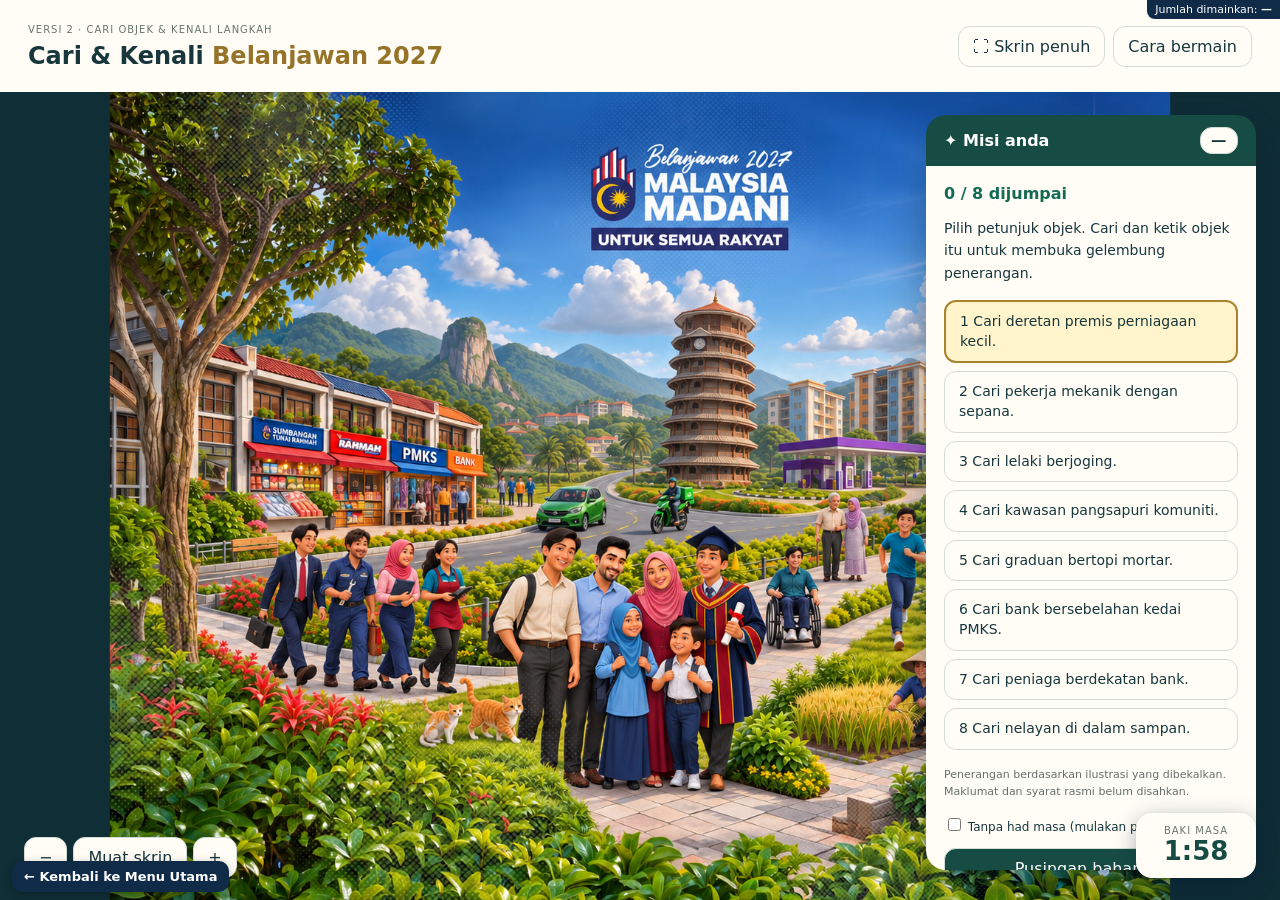
==== index.html @ baa9abb5 "Integrate Firebase cumulative cari_kenali counter" ====
<!doctype html><html lang="ms"><meta charset="utf-8"><meta name="viewport" content="width=device-width,initial-scale=1"><title>Cari & Kenali Belanjawan 2027</title><style>*{box-sizing:border-box}body{margin:0;background:#102e36;color:#17373d;font:16px system-ui,sans-serif;overflow:hidden}header{height:92px;background:#fffdf6;display:flex;align-items:center;justify-content:space-between;padding:16px 28px;position:relative;z-index:2}small{font-size:10px;letter-spacing:3px;color:#68766d}h1{font-size:24px;margin:5px 0}em{font-style:normal;color:#957329}button{font:inherit;border:1px solid #d4ddd5;border-radius:12px;padding:10px 14px;background:#fffdf6;color:#17373d;cursor:pointer}button:focus-visible{outline:3px solid #d99a24;outline-offset:2px}button:hover{background:#e9f0e7}#viewport{height:calc(100dvh - 92px);position:relative;overflow:hidden;touch-action:none;cursor:grab}#scene{position:absolute;transform-origin:0 0;user-select:none}#scene img{display:block;width:1437px;height:1095px;pointer-events:none}#markers{position:absolute;inset:0;pointer-events:none}.marker{position:absolute;border:4px solid #fff;border-radius:50%;background:#146b53aa;box-shadow:0 0 0 4px #146b53;width:38px;height:38px;display:grid;place-items:center;color:white;font-weight:bold;transform:translate(-50%,-50%)}nav{position:absolute;bottom:22px;left:24px;display:flex;gap:6px}aside{position:absolute;right:24px;top:115px;width:330px;background:#fffdf6;border-radius:20px;box-shadow:0 12px 45px #001c3466;overflow:hidden;max-height:calc(100dvh - 145px);overflow-y:auto}#handle{display:flex;align-items:center;justify-content:space-between;background:#174c45;color:white;padding:12px 18px;cursor:move;touch-action:none}#handle button{padding:0 9px;font-size:22px}#contents{padding:18px}.status{display:flex;justify-content:space-between;color:#146b53}p{font-size:14px;line-height:1.6}ol{padding:0;list-style:none;margin:16px 0}li{margin:8px 0}li button{width:100%;text-align:left;font-size:14px;line-height:1.4}li button.active{border:2px solid #a8822c;background:#fff4cc}li button.found{background:#e3efdf;text-decoration:line-through}label{font-size:12px;display:block;margin:14px 0}.primary{background:#174c45;color:white;width:100%}.primary:hover{background:#28695e}#feedback{position:absolute;bottom:80px;left:50%;transform:translateX(-50%);background:#fffdf6;padding:12px 20px;border-radius:16px;pointer-events:none;opacity:0;transition:opacity .2s;max-width:90%;text-align:center}dialog{border:0;border-radius:24px;padding:30px;max-width:460px;width:90%}dialog::backdrop{background:#092d3dbb}dialog h2{color:#174c45}@media(max-width:600px){header{height:78px;padding:12px 16px}h1{font-size:17px}header button{font-size:12px;padding:8px}#viewport{height:calc(100dvh - 78px)}aside{width:275px;right:12px;top:92px;max-height:55dvh}#contents{padding:12px}li button{font-size:12px;padding:8px}nav{left:12px;bottom:16px}}

#bubbles{position:absolute;inset:0;pointer-events:none}.measure-bubble{position:absolute;pointer-events:auto;background:#fffdf6;border:2px solid #ae862e;border-radius:18px;padding:16px;box-shadow:0 8px 28px #001c3466;z-index:1;cursor:default}.measure-bubble:after{content:'';position:absolute;bottom:-12px;left:50%;border-left:12px solid transparent;border-right:12px solid transparent;border-top:12px solid #ae862e}.measure-bubble button{float:right;padding:0 7px;margin-left:5px}.measure-bubble p{margin:10px 0 0;font-size:14px}.marker{pointer-events:auto;cursor:pointer}#completion{padding:10px;background:#e3efdf;border-radius:10px;margin-bottom:12px}.source-note{font-size:11px;color:#637069}li button.found{text-decoration:none}header small{letter-spacing:1px}
#timerDisplay{position:fixed;right:24px;bottom:22px;z-index:3;display:flex;flex-direction:column;align-items:center;min-width:120px;padding:12px 18px;border-radius:16px;background:#fffdf6;box-shadow:0 5px 22px #001c3455;color:#174c45}#timerDisplay small{font-size:10px;letter-spacing:1px}#clock{font-size:26px;font-variant-numeric:tabular-nums}#timerDisplay.urgent{color:#a52f28}#timerDisplay.no-limit #clock{font-size:16px}@media(max-width:600px){#timerDisplay{right:12px;bottom:16px;min-width:105px;padding:10px}#clock{font-size:22px}}.header-actions{display:flex;gap:8px;align-items:center}body:fullscreen{width:100%;height:100%}@media(max-width:600px){header{gap:8px}header h1{font-size:15px}header small{font-size:8px}.header-actions{gap:5px;flex-shrink:0}.header-actions button{font-size:11px;padding:8px 7px}header>div:first-child{min-width:0}}</style><body><script>(()=>{const base="https://belanjawan-2027-games-default-rtdb.asia-southeast1.firebasedatabase.app/counters/";const fmt=new Intl.NumberFormat("ms-MY");window.budgetCount=async key=>{try{const r=await fetch(base+key+".json",{method:"PUT",headers:{"Content-Type":"application/json"},body:JSON.stringify({".sv":{"increment":1}})});if(!r.ok)throw Error(r.status);const v=await r.json();document.querySelectorAll('[data-count="'+key+'"]').forEach(e=>e.textContent=fmt.format(v));}catch(e){console.warn("Counter unavailable",e);}};window.budgetRead=async()=>{try{const r=await fetch(base.slice(0,-1)+".json",{cache:"no-store"});if(!r.ok)throw Error(r.status);const v=await r.json()||{};document.querySelectorAll("[data-count]").forEach(e=>e.textContent=fmt.format(v[e.dataset.count]||0));}catch(e){console.warn("Counter unavailable",e);}};})();</script><div style='position:fixed;top:0;right:0;z-index:4;background:#102b48;color:white;padding:3px 8px;font:11px system-ui;border-radius:0 0 0 8px;pointer-events:none'>Jumlah dimainkan: <b data-count='cari_kenali'>—</b></div><header><div><small>VERSI 2 · CARI OBJEK & KENALI LANGKAH</small><h1>Cari & Kenali <em>Belanjawan 2027</em></h1></div><div class="header-actions"><button id="fullscreen" aria-pressed="false">⛶ Skrin penuh</button><button id="help">Cara bermain</button></div></header><main id="viewport" aria-label="Ilustrasi permainan"><div id="scene"><img src="illustration.png" alt="Ilustrasi masyarakat Malaysia, kedai, kenderaan dan aktiviti ekonomi" draggable="false"><div id="markers"></div></div><div id="bubbles"></div></main><nav aria-label="Kawalan paparan"><button id="out" aria-label="Zum keluar">−</button><button id="fit">Muat skrin</button><button id="in" aria-label="Zum masuk">+</button></nav><aside id="panel"><div id="handle"><b>✦ Misi anda</b><button id="min" aria-label="Kecilkan petunjuk">−</button></div><div id="contents"><div id="completion" hidden><b>Tahniah! Semua dijumpai 🎉</b><p>Klik tanda ✓ untuk membaca semula penerangan.</p></div><div class="status"><b id="progress">0 / 8 dijumpai</b></div><p>Pilih petunjuk objek. Cari dan ketik objek itu untuk membuka gelembung penerangan.</p><ol id="clues"></ol><p class="source-note">Penerangan berdasarkan ilustrasi yang dibekalkan. Maklumat dan syarat rasmi belum disahkan.</p><label><input id="untimed" type="checkbox"> Tanpa had masa (mulakan pusingan baharu)</label><button id="restart" class="primary">Pusingan baharu ↻</button></div></aside><div id="timerDisplay" role="timer" aria-label="Baki masa"><small>BAKI MASA</small><b id="clock">2:00</b></div><div id="feedback" role="status" aria-live="polite"></div><dialog id="modal"><h2 id="modalTitle"></h2><p id="modalText"></p><button id="close" class="primary">Teruskan</button></dialog><script>const ITEMS = [{"id":1,"text":"Sumbangan Tunai Rahmah / Sumbangan Asas Rahmah ↑RM16 Bilion","clue":"Cari kedai bantuan keperluan asas.","rect":[13,40,8,13],"measure":"Peruntukan Sumbangan Tunai Rahmah dan Sumbangan Asas Rahmah dinaikkan kepada RM16 bilion."},{"id":2,"text":"Pembiayaan mikro ↑RM57 Bilion","clue":"Cari deretan premis perniagaan kecil.","rect":[9,34,26,20],"measure":"Pembiayaan mikro dinaikkan kepada RM57 bilion."},{"id":3,"text":"TEKUN ↑RM1.3 Bilion","clue":"Cari kedai PMKS.","rect":[26,42,6,12],"measure":"Pembiayaan melalui TEKUN dinaikkan kepada RM1.3 bilion."},{"id":4,"text":"Cukai ↓1%","clue":"Cari premis PMKS dalam deretan kedai.","rect":[26,42,6,12],"measure":"Cukai bagi PMKS dikurangkan sebanyak 1%."},{"id":5,"text":"BSN ↑RM1.7 Bilion","clue":"Cari bank bersebelahan kedai PMKS.","rect":[32,44,4,10],"measure":"Pembiayaan melalui BSN dinaikkan kepada RM1.7 bilion."},{"id":6,"text":"AIM ↑RM3 Bilion","clue":"Cari kumpulan usahawan di tepi jalan.","rect":[36,47,4,5],"measure":"Pembiayaan melalui AIM dinaikkan kepada RM3 bilion."},{"id":7,"text":"Peruntukan Semua Negeri Naik ↑","clue":"Cari menara jam condong.","rect":[51,24,11,25],"measure":"Peruntukan untuk semua negeri ditingkatkan."},{"id":8,"text":"Komuniti Angkat MADANI","clue":"Cari kawasan pangsapuri komuniti.","rect":[62,32,20,11],"measure":"Komuniti Angkat MADANI ialah program untuk menyokong pembangunan komuniti."},{"id":9,"text":"Pengecualian Duti Setem Rumah Pertama","clue":"Cari bangunan pangsapuri.","rect":[62,32,20,11],"measure":"Pengecualian duti setem diberikan bagi rumah pertama."},{"id":10,"text":"BUDI MADANI RON95 RM1.99 / BUDI MADANI DIESEL RM2.10","clue":"Cari stesen minyak.","rect":[63,42,15,7],"measure":"Harga BUDI MADANI RON95 ialah RM1.99 dan diesel RM2.10."},{"id":11,"text":"Jualan RAHMAH ↑RM700 juta","clue":"Cari kedai RAHMAH.","rect":[20,41,6,13],"measure":"Peruntukan Jualan RAHMAH dinaikkan kepada RM700 juta."},{"id":12,"text":"Barang basah","clue":"Cari gerai sayur dan barang basah.","rect":[13,48,7,6],"measure":"Penebusan SARA diperluaskan untuk pembelian barangan basah dan pasar tani."},{"id":13,"text":"Geran Sejahtera MADANI","clue":"Cari peniaga berdekatan bank.","rect":[30,48,4,5],"measure":"Geran Sejahtera MADANI menyediakan sokongan berbentuk peralatan."},{"id":14,"text":"e-Hailing ↑RM227","clue":"Cari kereta hijau.","rect":[40,48,7,6],"measure":"Pendapatan pemandu e-Hailing ditingkatkan sebanyak RM227."},{"id":15,"text":"Peningkatan Pendapatan p-Hailing ↑RM100","clue":"Cari penunggang motosikal penghantaran hijau.","rect":[50,47,5,8],"measure":"Pendapatan p-Hailing ditingkatkan sebanyak RM100."},{"id":16,"text":"Cukai Jagaan Warga Emas ↓","clue":"Cari pasangan warga emas.","rect":[66,49,6,12],"measure":"Pelepasan cukai berkaitan penjagaan warga emas ditingkatkan."},{"id":17,"text":"Pelepasan cukai ↑RM12,000 / Kadar cukai ↓1%","clue":"Cari lelaki berjanggut berbaju biru di tengah.","rect":[44,55,5,12],"measure":"Pelepasan cukai dinaikkan kepada RM12,000 dan kadar cukai dikurangkan sebanyak 1%."},{"id":18,"text":"Langganan AI Percuma","clue":"Cari graduan bertopi mortar.","rect":[54,54,7,11],"measure":"Langganan AI diberikan secara percuma."},{"id":19,"text":"Bakat MADANI RM30,000","clue":"Cari wanita berbaju merah berlengan biru kehijauan yang memegang tablet.","rect":[29,55,5,19],"measure":"Bakat MADANI menawarkan 30 ribu peluang kerjaya baharu"},{"id":20,"text":"Gaji Kehidupan Wajar ↑RM3,400","clue":"Cari lelaki bersut dan bertali leher.","rect":[14,53,6,20],"measure":"Gaji Kehidupan Wajar dinaikkan kepada RM3,400."},{"id":21,"text":"Gaji Minimum ↑RM2,000","clue":"Cari pekerja mekanik dengan sepana.","rect":[19,54,7,20],"measure":"Gaji minimum dinaikkan kepada RM2,000."},{"id":22,"text":"Elaun Pelajar Tingkatan 6 RM2,500","clue":"Cari pelajar lelaki dengan beg galas.","rect":[36,54,8,14],"measure":"Elaun RM2,500 disediakan bagi pelajar Tingkatan 6."},{"id":23,"text":"Bantuan OKU ↑","clue":"Cari pengguna kerusi roda.","rect":[62,56,5,13],"measure":"Bantuan untuk orang kurang upaya (OKU) ditingkatkan."},{"id":24,"text":"Sumbangan Asas Rahmah 2 X RM100","clue":"Cari ibu bertudung merah jambu di tengah.","rect":[49,57,5,10],"measure":"Sumbangan Asas Rahmah diberikan sebanyak RM100 untuk dua kali pemberian."},{"id":25,"text":"Pelepasan Cukai Kasut Sukan","clue":"Cari lelaki berjoging.","rect":[72,51,5,18],"measure":"Pelepasan cukai diberikan bagi kasut sukan."},{"id":26,"text":"IPG ↑RM3.30/kg","clue":"Cari penoreh getah di pokok.","rect":[77,57,5,13],"measure":"Insentif Pengeluaran Getah (IPG) dinaikkan kepada RM3.30 sekilogram."},{"id":27,"text":"Pengecualian Bayaran Balik PTPTN <RM2,500","clue":"Cari graduan berjubah.","rect":[55,65,6,21],"measure":"Pengecualian bayaran balik PTPTN melibatkan peminjam berpendapatan bawah RM2,500."},{"id":28,"text":"Lesen Sampan Khas ↑20,000","clue":"Cari nelayan di dalam sampan.","rect":[81,66,12,10],"measure":"Bilangan lesen sampan khas dinaikkan kepada 20,000."},{"id":29,"text":"Peningkatan Kadar Bantuan Awal Persekolahan ↑RM200","clue":"Cari dua murid sekolah di hadapan.","rect":[46,64,11,22],"measure":"Bantuan Awal Persekolahan dinaikkan kepada RM200."},{"id":30,"text":"Pelepasan Cukai Haiwan Peliharaan","clue":"Cari dua ekor kucing.","rect":[29,74,10,8],"measure":"Pelepasan cukai diberikan bagi perbelanjaan berkaitan haiwan peliharaan."},{"id":31,"text":"Insentif Penuaian ↑RM100/hektar / Pembajakan ↑RM300/hektar","clue":"Cari pesawah menuai padi.","rect":[73,70,9,12],"measure":"Insentif penuaian dinaikkan kepada RM100 sehektar dan insentif pembajakan kepada RM300 sehektar."}];</script><script>
function positionBubbles(){const el=document.querySelector('.measure-bubble');if(!el)return;const it=ITEMS.find(a=>a.id===Number(el.dataset.id));if(!it)return;const anchorX=x+(it.rect[0]+it.rect[2]/2)/100*1437*scale,anchorY=y+it.rect[1]/100*1095*scale;const width=Math.min(310,vp.clientWidth-24);el.style.width=width+'px';el.style.left=Math.max(12,Math.min(vp.clientWidth-width-12,anchorX-width/2))+'px';el.style.top=Math.max(12,Math.min(vp.clientHeight-el.offsetHeight-12,anchorY-el.offsetHeight-14))+'px';}
function reveal(it){const el=document.createElement('section');el.className='measure-bubble';el.dataset.id=it.id;el.setAttribute('aria-live','polite');const close=document.createElement('button');close.textContent='×';close.setAttribute('aria-label','Tutup penerangan');close.onclick=()=>el.remove();const title=document.createElement('strong');title.textContent='✓ Objek dijumpai';const para=document.createElement('p');para.textContent=it.measure;el.append(close,title,para);$('#bubbles').replaceChildren(el);positionBubbles();}
const $=s=>document.querySelector(s),vp=$('#viewport'),scene=$('#scene');
let round=[],found=new Set(),active=0,ended=false,deadline=null,scale=1,x=0,y=0,points=new Map(),gesture=null;
function sample(items,n=8){const a=[...items];for(let i=a.length-1;i>0;i--){const j=Math.floor(Math.random()*(i+1));[a[i],a[j]]=[a[j],a[i]]}const seen=new Set();return a.filter(it=>{const key=it.rect.join(',');if(seen.has(key))return false;seen.add(key);return true}).slice(0,n)}
function hit(item,px,py){const [a,b,w,h]=item.rect;return px>=a&&px<=a+w&&py>=b&&py<=b+h}
function draw(){positionBubbles();scene.style.transform=`translate(${x}px,${y}px) scale(${scale})`}
function fit(){scale=Math.min(vp.clientWidth/1437,vp.clientHeight/1095);x=(vp.clientWidth-1437*scale)/2;y=(vp.clientHeight-1095*scale)/2;draw()}
function zoom(f,cx=vp.clientWidth/2,cy=vp.clientHeight/2){const next=Math.max(Math.min(vp.clientWidth/1437,vp.clientHeight/1095)*.8,Math.min(5,scale*f));x=cx-(cx-x)*next/scale;y=cy-(cy-y)*next/scale;scale=next;draw()}
let toastTimeout;function say(t){$('#feedback').textContent=t;$('#feedback').style.opacity=1;clearTimeout(toastTimeout);toastTimeout=setTimeout(()=>$('#feedback').style.opacity=0,2800)}
function modal(title,text){$('#modalTitle').textContent=title;$('#modalText').textContent=text;$('#modal').showModal()}
function render(){ $('#progress').textContent=`${found.size} / ${round.length} dijumpai`;$('#clues').replaceChildren(...round.map((it,i)=>{const li=document.createElement('li'),b=document.createElement('button');b.textContent=`${found.has(it.id)?'✓':i+1} ${it.clue}`;b.className=found.has(it.id)?'found':i===active?'active':'';b.disabled=found.has(it.id)||ended;b.onclick=()=>{active=i;render()};li.append(b);return li}));}
function start(){window.budgetCount('cari_kenali');$('#completion').hidden=true;round=sample(ITEMS);found.clear();active=0;ended=false;deadline=$('#untimed').checked?null:Date.now()+120000;$('#markers').replaceChildren();$('#bubbles').replaceChildren();render();tick()}
function choose(px,py){if(ended)return;const it=round[active];if(!it||found.has(it.id))return;if(!hit(it,px,py)){say('Belum tepat. Cuba lagi atau zum untuk melihat dengan lebih dekat.');return}found.add(it.id);const m=document.createElement('span');m.className='marker';m.textContent='✓';m.setAttribute('role','button');m.setAttribute('tabindex','0');m.setAttribute('aria-label','Baca semula: '+it.clue);m.onclick=e=>{e.stopPropagation();reveal(it)};m.onkeydown=e=>{if(e.key==='Enter'||e.key===' '){e.preventDefault();reveal(it)}};m.style.left=`${it.rect[0]+it.rect[2]/2}%`;m.style.top=`${it.rect[1]+it.rect[3]/2}%`;$('#markers').append(m);reveal(it);say('Tepat! Baca penerangan dalam gelembung.');active=round.findIndex(i=>!found.has(i.id));if(found.size===round.length){ended=true;deadline=null;say('Tahniah! Semua 8 objek dijumpai. Baca gelembung atau mulakan pusingan baharu.');$('#completion').hidden=false;}render()}
function tick(){const display=$('#timerDisplay');display.classList.toggle('no-limit',$('#untimed').checked);display.classList.remove('urgent');if(!deadline){display.querySelector('small').textContent=ended? 'PUSINGAN TAMAT':'MASA';$('#clock').textContent=$('#untimed').checked?'Tanpa had masa':ended?(found.size===round.length?'Selesai':'0:00'):'2:00';return}display.querySelector('small').textContent='BAKI MASA';let seconds=Math.max(0,Math.ceil((deadline-Date.now())/1000));$('#clock').textContent=`${Math.floor(seconds/60)}:${String(seconds%60).padStart(2,'0')}`;display.classList.toggle('urgent',seconds<=20);if(!seconds){deadline=null;ended=true;render();modal('Masa tamat',`Anda menemui ${found.size} daripada ${round.length} objek. Cuba pusingan baharu!`)}}
setInterval(tick,250);$('#restart').onclick=start;$('#untimed').onchange=start;$('#in').onclick=()=>zoom(1.3);$('#out').onclick=()=>zoom(1/1.3);$('#fit').onclick=fit;$('#close').onclick=()=>$('#modal').close();$('#help').onclick=()=>modal('Cara bermain','Pilih petunjuk objek, kemudian cari dan ketik objek itu. Jawapan betul akan membuka gelembung penerangan Belanjawan di atas objek. Klik tanda ✓ untuk membaca semula. Ketik objek yang sepadan. Seret ilustrasi untuk bergerak; gunakan + / −, roda tetikus atau cubit dua jari untuk zum. Seret kepala tetingkap misi untuk mengalihkannya, dan tekan − untuk mengecilkan. Pemasa 2 minit diaktifkan secara lalai dan dipaparkan di kanan bawah. Pilih Tanpa had masa untuk bermain tanpa pemasa; menukar tetapan akan memulakan pusingan baharu.');$('#min').onclick=()=>{const c=$('#contents');c.hidden=!c.hidden;$('#min').textContent=c.hidden?'+':'−'};
vp.addEventListener('wheel',e=>{e.preventDefault();const r=vp.getBoundingClientRect();zoom(Math.exp(-e.deltaY*.001),e.clientX-r.left,e.clientY-r.top)},{passive:false});
vp.onpointerdown=e=>{if(e.target.closest('.measure-bubble,.marker'))return;vp.setPointerCapture(e.pointerId);points.set(e.pointerId,{x:e.clientX,y:e.clientY});gesture={startX:e.clientX,startY:e.clientY,moved:false};};
vp.onpointermove=e=>{if(!points.has(e.pointerId))return;const old=points.get(e.pointerId),others=[...points.entries()].filter(([id])=>id!==e.pointerId);if(others.length){const o=others[0][1],a=Math.hypot(old.x-o.x,old.y-o.y),b=Math.hypot(e.clientX-o.x,e.clientY-o.y),r=vp.getBoundingClientRect();if(a>0)zoom(b/a,(e.clientX+o.x)/2-r.left,(e.clientY+o.y)/2-r.top);gesture.moved=true}else{x+=e.clientX-old.x;y+=e.clientY-old.y;if(Math.hypot(e.clientX-gesture.startX,e.clientY-gesture.startY)>6)gesture.moved=true;draw()}points.set(e.pointerId,{x:e.clientX,y:e.clientY})};
vp.onpointerup=e=>{points.delete(e.pointerId);if(gesture&&!gesture.moved&&!points.size){const r=vp.getBoundingClientRect();choose((e.clientX-r.left-x)/scale/1437*100,(e.clientY-r.top-y)/scale/1095*100)}if(gesture)gesture.moved=true};vp.onpointercancel=e=>{points.delete(e.pointerId);gesture=null};
let drag;$('#handle').onpointerdown=e=>{if(e.target.closest('button'))return;$('#handle').setPointerCapture(e.pointerId);const r=$('#panel').getBoundingClientRect();drag={dx:e.clientX-r.left,dy:e.clientY-r.top}};$('#handle').onpointermove=e=>{if(!drag)return;const panel=$('#panel');panel.style.right='auto';panel.style.left=Math.max(0,Math.min(innerWidth-panel.offsetWidth,e.clientX-drag.dx))+'px';panel.style.top=Math.max(0,Math.min(innerHeight-50,e.clientY-drag.dy))+'px'};$('#handle').onpointerup=()=>drag=null;$('#handle').onpointercancel=()=>drag=null;window.onresize=()=>{fit();$('#panel').style.left='';$('#panel').style.top='';$('#panel').style.right=''};fit();start();


const fullscreenButton=$('#fullscreen');
function syncFullscreen(){const active=!!(document.fullscreenElement||document.webkitFullscreenElement);fullscreenButton.textContent=active?'⛶ Keluar skrin penuh':'⛶ Skrin penuh';fullscreenButton.setAttribute('aria-pressed',String(active));requestAnimationFrame(fit)}
fullscreenButton.onclick=async()=>{try{if(document.fullscreenElement||document.webkitFullscreenElement){const leave=document.exitFullscreen||document.webkitExitFullscreen;if(leave)await leave.call(document)}else{const root=document.documentElement;const enter=root.requestFullscreen||root.webkitRequestFullscreen;if(!enter){say('Skrin penuh tidak disokong dalam pelayar ini. Cuba buka permainan dalam Chrome atau Edge dan tekan F11.');return}await enter.call(root)}syncFullscreen()}catch(error){say('Skrin penuh tidak dapat dibuka. Cuba buka pautan permainan dalam pelayar dan tekan F11.')}};
document.addEventListener('fullscreenchange',syncFullscreen);document.addEventListener('webkitfullscreenchange',syncFullscreen);
</script><a href="https://ismailyjoe.github.io/belanjawan-2027-game/landing.html" style="position:fixed;left:12px;bottom:8px;z-index:9999;background:#102b48;color:white;padding:8px 12px;border-radius:10px;text-decoration:none;font:600 13px system-ui;box-shadow:0 2px 8px #0004">← Kembali ke Menu Utama</a><script>budgetRead();</script></body></html>
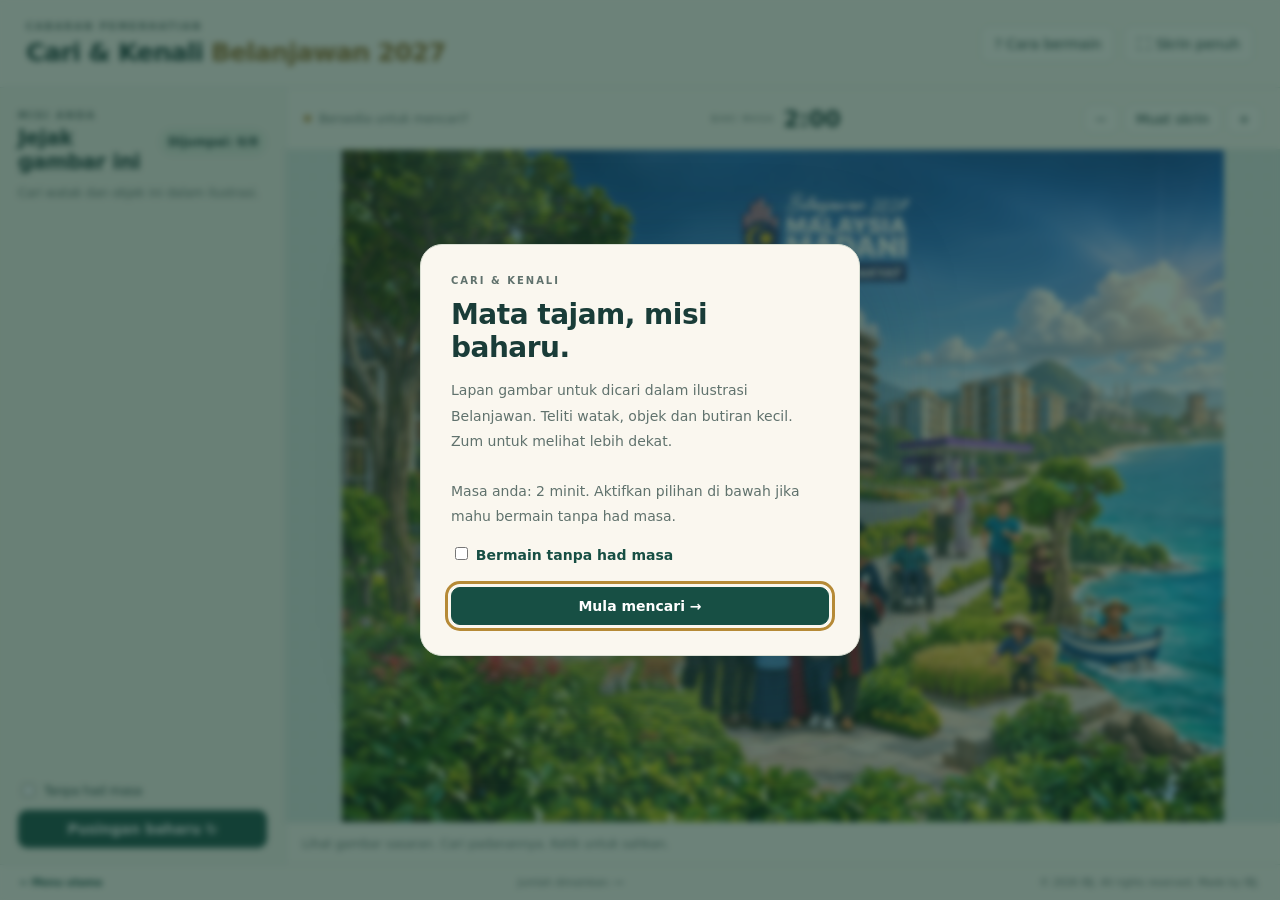
==== commit 71bf876a: "Redesign Cari & Kenali as a picture matching search game" ====
--- a/index.html
+++ b/index.html
@@ -1,32 +1,40 @@
-<!doctype html><html lang="ms"><meta charset="utf-8"><meta name="viewport" content="width=device-width,initial-scale=1"><title>Cari & Kenali Belanjawan 2027</title><style>*{box-sizing:border-box}body{margin:0;background:#102e36;color:#17373d;font:16px system-ui,sans-serif;overflow:hidden}header{height:92px;background:#fffdf6;display:flex;align-items:center;justify-content:space-between;padding:16px 28px;position:relative;z-index:2}small{font-size:10px;letter-spacing:3px;color:#68766d}h1{font-size:24px;margin:5px 0}em{font-style:normal;color:#957329}button{font:inherit;border:1px solid #d4ddd5;border-radius:12px;padding:10px 14px;background:#fffdf6;color:#17373d;cursor:pointer}button:focus-visible{outline:3px solid #d99a24;outline-offset:2px}button:hover{background:#e9f0e7}#viewport{height:calc(100dvh - 92px);position:relative;overflow:hidden;touch-action:none;cursor:grab}#scene{position:absolute;transform-origin:0 0;user-select:none}#scene img{display:block;width:1437px;height:1095px;pointer-events:none}#markers{position:absolute;inset:0;pointer-events:none}.marker{position:absolute;border:4px solid #fff;border-radius:50%;background:#146b53aa;box-shadow:0 0 0 4px #146b53;width:38px;height:38px;display:grid;place-items:center;color:white;font-weight:bold;transform:translate(-50%,-50%)}nav{position:absolute;bottom:22px;left:24px;display:flex;gap:6px}aside{position:absolute;right:24px;top:115px;width:330px;background:#fffdf6;border-radius:20px;box-shadow:0 12px 45px #001c3466;overflow:hidden;max-height:calc(100dvh - 145px);overflow-y:auto}#handle{display:flex;align-items:center;justify-content:space-between;background:#174c45;color:white;padding:12px 18px;cursor:move;touch-action:none}#handle button{padding:0 9px;font-size:22px}#contents{padding:18px}.status{display:flex;justify-content:space-between;color:#146b53}p{font-size:14px;line-height:1.6}ol{padding:0;list-style:none;margin:16px 0}li{margin:8px 0}li button{width:100%;text-align:left;font-size:14px;line-height:1.4}li button.active{border:2px solid #a8822c;background:#fff4cc}li button.found{background:#e3efdf;text-decoration:line-through}label{font-size:12px;display:block;margin:14px 0}.primary{background:#174c45;color:white;width:100%}.primary:hover{background:#28695e}#feedback{position:absolute;bottom:80px;left:50%;transform:translateX(-50%);background:#fffdf6;padding:12px 20px;border-radius:16px;pointer-events:none;opacity:0;transition:opacity .2s;max-width:90%;text-align:center}dialog{border:0;border-radius:24px;padding:30px;max-width:460px;width:90%}dialog::backdrop{background:#092d3dbb}dialog h2{color:#174c45}@media(max-width:600px){header{height:78px;padding:12px 16px}h1{font-size:17px}header button{font-size:12px;padding:8px}#viewport{height:calc(100dvh - 78px)}aside{width:275px;right:12px;top:92px;max-height:55dvh}#contents{padding:12px}li button{font-size:12px;padding:8px}nav{left:12px;bottom:16px}}
-
-#bubbles{position:absolute;inset:0;pointer-events:none}.measure-bubble{position:absolute;pointer-events:auto;background:#fffdf6;border:2px solid #ae862e;border-radius:18px;padding:16px;box-shadow:0 8px 28px #001c3466;z-index:1;cursor:default}.measure-bubble:after{content:'';position:absolute;bottom:-12px;left:50%;border-left:12px solid transparent;border-right:12px solid transparent;border-top:12px solid #ae862e}.measure-bubble button{float:right;padding:0 7px;margin-left:5px}.measure-bubble p{margin:10px 0 0;font-size:14px}.marker{pointer-events:auto;cursor:pointer}#completion{padding:10px;background:#e3efdf;border-radius:10px;margin-bottom:12px}.source-note{font-size:11px;color:#637069}li button.found{text-decoration:none}header small{letter-spacing:1px}
-#timerDisplay{position:fixed;right:24px;bottom:22px;z-index:3;display:flex;flex-direction:column;align-items:center;min-width:120px;padding:12px 18px;border-radius:16px;background:#fffdf6;box-shadow:0 5px 22px #001c3455;color:#174c45}#timerDisplay small{font-size:10px;letter-spacing:1px}#clock{font-size:26px;font-variant-numeric:tabular-nums}#timerDisplay.urgent{color:#a52f28}#timerDisplay.no-limit #clock{font-size:16px}@media(max-width:600px){#timerDisplay{right:12px;bottom:16px;min-width:105px;padding:10px}#clock{font-size:22px}}.header-actions{display:flex;gap:8px;align-items:center}body:fullscreen{width:100%;height:100%}@media(max-width:600px){header{gap:8px}header h1{font-size:15px}header small{font-size:8px}.header-actions{gap:5px;flex-shrink:0}.header-actions button{font-size:11px;padding:8px 7px}header>div:first-child{min-width:0}}</style><body><script>(()=>{const base="https://belanjawan-2027-games-default-rtdb.asia-southeast1.firebasedatabase.app/counters/";const fmt=new Intl.NumberFormat("ms-MY");window.budgetCount=async key=>{try{const r=await fetch(base+key+".json",{method:"PUT",headers:{"Content-Type":"application/json"},body:JSON.stringify({".sv":{"increment":1}})});if(!r.ok)throw Error(r.status);const v=await r.json();document.querySelectorAll('[data-count="'+key+'"]').forEach(e=>e.textContent=fmt.format(v));}catch(e){console.warn("Counter unavailable",e);}};window.budgetRead=async()=>{try{const r=await fetch(base.slice(0,-1)+".json",{cache:"no-store"});if(!r.ok)throw Error(r.status);const v=await r.json()||{};document.querySelectorAll("[data-count]").forEach(e=>e.textContent=fmt.format(v[e.dataset.count]||0));}catch(e){console.warn("Counter unavailable",e);}};})();</script><div style='position:fixed;top:0;right:0;z-index:4;background:#102b48;color:white;padding:3px 8px;font:11px system-ui;border-radius:0 0 0 8px;pointer-events:none'>Jumlah dimainkan: <b data-count='cari_kenali'>—</b></div><header><div><small>VERSI 2 · CARI OBJEK & KENALI LANGKAH</small><h1>Cari & Kenali <em>Belanjawan 2027</em></h1></div><div class="header-actions"><button id="fullscreen" aria-pressed="false">⛶ Skrin penuh</button><button id="help">Cara bermain</button></div></header><main id="viewport" aria-label="Ilustrasi permainan"><div id="scene"><img src="illustration.png" alt="Ilustrasi masyarakat Malaysia, kedai, kenderaan dan aktiviti ekonomi" draggable="false"><div id="markers"></div></div><div id="bubbles"></div></main><nav aria-label="Kawalan paparan"><button id="out" aria-label="Zum keluar">−</button><button id="fit">Muat skrin</button><button id="in" aria-label="Zum masuk">+</button></nav><aside id="panel"><div id="handle"><b>✦ Misi anda</b><button id="min" aria-label="Kecilkan petunjuk">−</button></div><div id="contents"><div id="completion" hidden><b>Tahniah! Semua dijumpai 🎉</b><p>Klik tanda ✓ untuk membaca semula penerangan.</p></div><div class="status"><b id="progress">0 / 8 dijumpai</b></div><p>Pilih petunjuk objek. Cari dan ketik objek itu untuk membuka gelembung penerangan.</p><ol id="clues"></ol><p class="source-note">Penerangan berdasarkan ilustrasi yang dibekalkan. Maklumat dan syarat rasmi belum disahkan.</p><label><input id="untimed" type="checkbox"> Tanpa had masa (mulakan pusingan baharu)</label><button id="restart" class="primary">Pusingan baharu ↻</button></div></aside><div id="timerDisplay" role="timer" aria-label="Baki masa"><small>BAKI MASA</small><b id="clock">2:00</b></div><div id="feedback" role="status" aria-live="polite"></div><dialog id="modal"><h2 id="modalTitle"></h2><p id="modalText"></p><button id="close" class="primary">Teruskan</button></dialog><script>const ITEMS = [{"id":1,"text":"Sumbangan Tunai Rahmah / Sumbangan Asas Rahmah ↑RM16 Bilion","clue":"Cari kedai bantuan keperluan asas.","rect":[13,40,8,13],"measure":"Peruntukan Sumbangan Tunai Rahmah dan Sumbangan Asas Rahmah dinaikkan kepada RM16 bilion."},{"id":2,"text":"Pembiayaan mikro ↑RM57 Bilion","clue":"Cari deretan premis perniagaan kecil.","rect":[9,34,26,20],"measure":"Pembiayaan mikro dinaikkan kepada RM57 bilion."},{"id":3,"text":"TEKUN ↑RM1.3 Bilion","clue":"Cari kedai PMKS.","rect":[26,42,6,12],"measure":"Pembiayaan melalui TEKUN dinaikkan kepada RM1.3 bilion."},{"id":4,"text":"Cukai ↓1%","clue":"Cari premis PMKS dalam deretan kedai.","rect":[26,42,6,12],"measure":"Cukai bagi PMKS dikurangkan sebanyak 1%."},{"id":5,"text":"BSN ↑RM1.7 Bilion","clue":"Cari bank bersebelahan kedai PMKS.","rect":[32,44,4,10],"measure":"Pembiayaan melalui BSN dinaikkan kepada RM1.7 bilion."},{"id":6,"text":"AIM ↑RM3 Bilion","clue":"Cari kumpulan usahawan di tepi jalan.","rect":[36,47,4,5],"measure":"Pembiayaan melalui AIM dinaikkan kepada RM3 bilion."},{"id":7,"text":"Peruntukan Semua Negeri Naik ↑","clue":"Cari menara jam condong.","rect":[51,24,11,25],"measure":"Peruntukan untuk semua negeri ditingkatkan."},{"id":8,"text":"Komuniti Angkat MADANI","clue":"Cari kawasan pangsapuri komuniti.","rect":[62,32,20,11],"measure":"Komuniti Angkat MADANI ialah program untuk menyokong pembangunan komuniti."},{"id":9,"text":"Pengecualian Duti Setem Rumah Pertama","clue":"Cari bangunan pangsapuri.","rect":[62,32,20,11],"measure":"Pengecualian duti setem diberikan bagi rumah pertama."},{"id":10,"text":"BUDI MADANI RON95 RM1.99 / BUDI MADANI DIESEL RM2.10","clue":"Cari stesen minyak.","rect":[63,42,15,7],"measure":"Harga BUDI MADANI RON95 ialah RM1.99 dan diesel RM2.10."},{"id":11,"text":"Jualan RAHMAH ↑RM700 juta","clue":"Cari kedai RAHMAH.","rect":[20,41,6,13],"measure":"Peruntukan Jualan RAHMAH dinaikkan kepada RM700 juta."},{"id":12,"text":"Barang basah","clue":"Cari gerai sayur dan barang basah.","rect":[13,48,7,6],"measure":"Penebusan SARA diperluaskan untuk pembelian barangan basah dan pasar tani."},{"id":13,"text":"Geran Sejahtera MADANI","clue":"Cari peniaga berdekatan bank.","rect":[30,48,4,5],"measure":"Geran Sejahtera MADANI menyediakan sokongan berbentuk peralatan."},{"id":14,"text":"e-Hailing ↑RM227","clue":"Cari kereta hijau.","rect":[40,48,7,6],"measure":"Pendapatan pemandu e-Hailing ditingkatkan sebanyak RM227."},{"id":15,"text":"Peningkatan Pendapatan p-Hailing ↑RM100","clue":"Cari penunggang motosikal penghantaran hijau.","rect":[50,47,5,8],"measure":"Pendapatan p-Hailing ditingkatkan sebanyak RM100."},{"id":16,"text":"Cukai Jagaan Warga Emas ↓","clue":"Cari pasangan warga emas.","rect":[66,49,6,12],"measure":"Pelepasan cukai berkaitan penjagaan warga emas ditingkatkan."},{"id":17,"text":"Pelepasan cukai ↑RM12,000 / Kadar cukai ↓1%","clue":"Cari lelaki berjanggut berbaju biru di tengah.","rect":[44,55,5,12],"measure":"Pelepasan cukai dinaikkan kepada RM12,000 dan kadar cukai dikurangkan sebanyak 1%."},{"id":18,"text":"Langganan AI Percuma","clue":"Cari graduan bertopi mortar.","rect":[54,54,7,11],"measure":"Langganan AI diberikan secara percuma."},{"id":19,"text":"Bakat MADANI RM30,000","clue":"Cari wanita berbaju merah berlengan biru kehijauan yang memegang tablet.","rect":[29,55,5,19],"measure":"Bakat MADANI menawarkan 30 ribu peluang kerjaya baharu"},{"id":20,"text":"Gaji Kehidupan Wajar ↑RM3,400","clue":"Cari lelaki bersut dan bertali leher.","rect":[14,53,6,20],"measure":"Gaji Kehidupan Wajar dinaikkan kepada RM3,400."},{"id":21,"text":"Gaji Minimum ↑RM2,000","clue":"Cari pekerja mekanik dengan sepana.","rect":[19,54,7,20],"measure":"Gaji minimum dinaikkan kepada RM2,000."},{"id":22,"text":"Elaun Pelajar Tingkatan 6 RM2,500","clue":"Cari pelajar lelaki dengan beg galas.","rect":[36,54,8,14],"measure":"Elaun RM2,500 disediakan bagi pelajar Tingkatan 6."},{"id":23,"text":"Bantuan OKU ↑","clue":"Cari pengguna kerusi roda.","rect":[62,56,5,13],"measure":"Bantuan untuk orang kurang upaya (OKU) ditingkatkan."},{"id":24,"text":"Sumbangan Asas Rahmah 2 X RM100","clue":"Cari ibu bertudung merah jambu di tengah.","rect":[49,57,5,10],"measure":"Sumbangan Asas Rahmah diberikan sebanyak RM100 untuk dua kali pemberian."},{"id":25,"text":"Pelepasan Cukai Kasut Sukan","clue":"Cari lelaki berjoging.","rect":[72,51,5,18],"measure":"Pelepasan cukai diberikan bagi kasut sukan."},{"id":26,"text":"IPG ↑RM3.30/kg","clue":"Cari penoreh getah di pokok.","rect":[77,57,5,13],"measure":"Insentif Pengeluaran Getah (IPG) dinaikkan kepada RM3.30 sekilogram."},{"id":27,"text":"Pengecualian Bayaran Balik PTPTN <RM2,500","clue":"Cari graduan berjubah.","rect":[55,65,6,21],"measure":"Pengecualian bayaran balik PTPTN melibatkan peminjam berpendapatan bawah RM2,500."},{"id":28,"text":"Lesen Sampan Khas ↑20,000","clue":"Cari nelayan di dalam sampan.","rect":[81,66,12,10],"measure":"Bilangan lesen sampan khas dinaikkan kepada 20,000."},{"id":29,"text":"Peningkatan Kadar Bantuan Awal Persekolahan ↑RM200","clue":"Cari dua murid sekolah di hadapan.","rect":[46,64,11,22],"measure":"Bantuan Awal Persekolahan dinaikkan kepada RM200."},{"id":30,"text":"Pelepasan Cukai Haiwan Peliharaan","clue":"Cari dua ekor kucing.","rect":[29,74,10,8],"measure":"Pelepasan cukai diberikan bagi perbelanjaan berkaitan haiwan peliharaan."},{"id":31,"text":"Insentif Penuaian ↑RM100/hektar / Pembajakan ↑RM300/hektar","clue":"Cari pesawah menuai padi.","rect":[73,70,9,12],"measure":"Insentif penuaian dinaikkan kepada RM100 sehektar dan insentif pembajakan kepada RM300 sehektar."}];</script><script>
-function positionBubbles(){const el=document.querySelector('.measure-bubble');if(!el)return;const it=ITEMS.find(a=>a.id===Number(el.dataset.id));if(!it)return;const anchorX=x+(it.rect[0]+it.rect[2]/2)/100*1437*scale,anchorY=y+it.rect[1]/100*1095*scale;const width=Math.min(310,vp.clientWidth-24);el.style.width=width+'px';el.style.left=Math.max(12,Math.min(vp.clientWidth-width-12,anchorX-width/2))+'px';el.style.top=Math.max(12,Math.min(vp.clientHeight-el.offsetHeight-12,anchorY-el.offsetHeight-14))+'px';}
-function reveal(it){const el=document.createElement('section');el.className='measure-bubble';el.dataset.id=it.id;el.setAttribute('aria-live','polite');const close=document.createElement('button');close.textContent='×';close.setAttribute('aria-label','Tutup penerangan');close.onclick=()=>el.remove();const title=document.createElement('strong');title.textContent='✓ Objek dijumpai';const para=document.createElement('p');para.textContent=it.measure;el.append(close,title,para);$('#bubbles').replaceChildren(el);positionBubbles();}
-const $=s=>document.querySelector(s),vp=$('#viewport'),scene=$('#scene');
-let round=[],found=new Set(),active=0,ended=false,deadline=null,scale=1,x=0,y=0,points=new Map(),gesture=null;
-function sample(items,n=8){const a=[...items];for(let i=a.length-1;i>0;i--){const j=Math.floor(Math.random()*(i+1));[a[i],a[j]]=[a[j],a[i]]}const seen=new Set();return a.filter(it=>{const key=it.rect.join(',');if(seen.has(key))return false;seen.add(key);return true}).slice(0,n)}
-function hit(item,px,py){const [a,b,w,h]=item.rect;return px>=a&&px<=a+w&&py>=b&&py<=b+h}
-function draw(){positionBubbles();scene.style.transform=`translate(${x}px,${y}px) scale(${scale})`}
-function fit(){scale=Math.min(vp.clientWidth/1437,vp.clientHeight/1095);x=(vp.clientWidth-1437*scale)/2;y=(vp.clientHeight-1095*scale)/2;draw()}
-function zoom(f,cx=vp.clientWidth/2,cy=vp.clientHeight/2){const next=Math.max(Math.min(vp.clientWidth/1437,vp.clientHeight/1095)*.8,Math.min(5,scale*f));x=cx-(cx-x)*next/scale;y=cy-(cy-y)*next/scale;scale=next;draw()}
-let toastTimeout;function say(t){$('#feedback').textContent=t;$('#feedback').style.opacity=1;clearTimeout(toastTimeout);toastTimeout=setTimeout(()=>$('#feedback').style.opacity=0,2800)}
-function modal(title,text){$('#modalTitle').textContent=title;$('#modalText').textContent=text;$('#modal').showModal()}
-function render(){ $('#progress').textContent=`${found.size} / ${round.length} dijumpai`;$('#clues').replaceChildren(...round.map((it,i)=>{const li=document.createElement('li'),b=document.createElement('button');b.textContent=`${found.has(it.id)?'✓':i+1} ${it.clue}`;b.className=found.has(it.id)?'found':i===active?'active':'';b.disabled=found.has(it.id)||ended;b.onclick=()=>{active=i;render()};li.append(b);return li}));}
-function start(){window.budgetCount('cari_kenali');$('#completion').hidden=true;round=sample(ITEMS);found.clear();active=0;ended=false;deadline=$('#untimed').checked?null:Date.now()+120000;$('#markers').replaceChildren();$('#bubbles').replaceChildren();render();tick()}
-function choose(px,py){if(ended)return;const it=round[active];if(!it||found.has(it.id))return;if(!hit(it,px,py)){say('Belum tepat. Cuba lagi atau zum untuk melihat dengan lebih dekat.');return}found.add(it.id);const m=document.createElement('span');m.className='marker';m.textContent='✓';m.setAttribute('role','button');m.setAttribute('tabindex','0');m.setAttribute('aria-label','Baca semula: '+it.clue);m.onclick=e=>{e.stopPropagation();reveal(it)};m.onkeydown=e=>{if(e.key==='Enter'||e.key===' '){e.preventDefault();reveal(it)}};m.style.left=`${it.rect[0]+it.rect[2]/2}%`;m.style.top=`${it.rect[1]+it.rect[3]/2}%`;$('#markers').append(m);reveal(it);say('Tepat! Baca penerangan dalam gelembung.');active=round.findIndex(i=>!found.has(i.id));if(found.size===round.length){ended=true;deadline=null;say('Tahniah! Semua 8 objek dijumpai. Baca gelembung atau mulakan pusingan baharu.');$('#completion').hidden=false;}render()}
-function tick(){const display=$('#timerDisplay');display.classList.toggle('no-limit',$('#untimed').checked);display.classList.remove('urgent');if(!deadline){display.querySelector('small').textContent=ended? 'PUSINGAN TAMAT':'MASA';$('#clock').textContent=$('#untimed').checked?'Tanpa had masa':ended?(found.size===round.length?'Selesai':'0:00'):'2:00';return}display.querySelector('small').textContent='BAKI MASA';let seconds=Math.max(0,Math.ceil((deadline-Date.now())/1000));$('#clock').textContent=`${Math.floor(seconds/60)}:${String(seconds%60).padStart(2,'0')}`;display.classList.toggle('urgent',seconds<=20);if(!seconds){deadline=null;ended=true;render();modal('Masa tamat',`Anda menemui ${found.size} daripada ${round.length} objek. Cuba pusingan baharu!`)}}
-setInterval(tick,250);$('#restart').onclick=start;$('#untimed').onchange=start;$('#in').onclick=()=>zoom(1.3);$('#out').onclick=()=>zoom(1/1.3);$('#fit').onclick=fit;$('#close').onclick=()=>$('#modal').close();$('#help').onclick=()=>modal('Cara bermain','Pilih petunjuk objek, kemudian cari dan ketik objek itu. Jawapan betul akan membuka gelembung penerangan Belanjawan di atas objek. Klik tanda ✓ untuk membaca semula. Ketik objek yang sepadan. Seret ilustrasi untuk bergerak; gunakan + / −, roda tetikus atau cubit dua jari untuk zum. Seret kepala tetingkap misi untuk mengalihkannya, dan tekan − untuk mengecilkan. Pemasa 2 minit diaktifkan secara lalai dan dipaparkan di kanan bawah. Pilih Tanpa had masa untuk bermain tanpa pemasa; menukar tetapan akan memulakan pusingan baharu.');$('#min').onclick=()=>{const c=$('#contents');c.hidden=!c.hidden;$('#min').textContent=c.hidden?'+':'−'};
-vp.addEventListener('wheel',e=>{e.preventDefault();const r=vp.getBoundingClientRect();zoom(Math.exp(-e.deltaY*.001),e.clientX-r.left,e.clientY-r.top)},{passive:false});
-vp.onpointerdown=e=>{if(e.target.closest('.measure-bubble,.marker'))return;vp.setPointerCapture(e.pointerId);points.set(e.pointerId,{x:e.clientX,y:e.clientY});gesture={startX:e.clientX,startY:e.clientY,moved:false};};
-vp.onpointermove=e=>{if(!points.has(e.pointerId))return;const old=points.get(e.pointerId),others=[...points.entries()].filter(([id])=>id!==e.pointerId);if(others.length){const o=others[0][1],a=Math.hypot(old.x-o.x,old.y-o.y),b=Math.hypot(e.clientX-o.x,e.clientY-o.y),r=vp.getBoundingClientRect();if(a>0)zoom(b/a,(e.clientX+o.x)/2-r.left,(e.clientY+o.y)/2-r.top);gesture.moved=true}else{x+=e.clientX-old.x;y+=e.clientY-old.y;if(Math.hypot(e.clientX-gesture.startX,e.clientY-gesture.startY)>6)gesture.moved=true;draw()}points.set(e.pointerId,{x:e.clientX,y:e.clientY})};
-vp.onpointerup=e=>{points.delete(e.pointerId);if(gesture&&!gesture.moved&&!points.size){const r=vp.getBoundingClientRect();choose((e.clientX-r.left-x)/scale/1437*100,(e.clientY-r.top-y)/scale/1095*100)}if(gesture)gesture.moved=true};vp.onpointercancel=e=>{points.delete(e.pointerId);gesture=null};
-let drag;$('#handle').onpointerdown=e=>{if(e.target.closest('button'))return;$('#handle').setPointerCapture(e.pointerId);const r=$('#panel').getBoundingClientRect();drag={dx:e.clientX-r.left,dy:e.clientY-r.top}};$('#handle').onpointermove=e=>{if(!drag)return;const panel=$('#panel');panel.style.right='auto';panel.style.left=Math.max(0,Math.min(innerWidth-panel.offsetWidth,e.clientX-drag.dx))+'px';panel.style.top=Math.max(0,Math.min(innerHeight-50,e.clientY-drag.dy))+'px'};$('#handle').onpointerup=()=>drag=null;$('#handle').onpointercancel=()=>drag=null;window.onresize=()=>{fit();$('#panel').style.left='';$('#panel').style.top='';$('#panel').style.right=''};fit();start();
-
-
-const fullscreenButton=$('#fullscreen');
-function syncFullscreen(){const active=!!(document.fullscreenElement||document.webkitFullscreenElement);fullscreenButton.textContent=active?'⛶ Keluar skrin penuh':'⛶ Skrin penuh';fullscreenButton.setAttribute('aria-pressed',String(active));requestAnimationFrame(fit)}
-fullscreenButton.onclick=async()=>{try{if(document.fullscreenElement||document.webkitFullscreenElement){const leave=document.exitFullscreen||document.webkitExitFullscreen;if(leave)await leave.call(document)}else{const root=document.documentElement;const enter=root.requestFullscreen||root.webkitRequestFullscreen;if(!enter){say('Skrin penuh tidak disokong dalam pelayar ini. Cuba buka permainan dalam Chrome atau Edge dan tekan F11.');return}await enter.call(root)}syncFullscreen()}catch(error){say('Skrin penuh tidak dapat dibuka. Cuba buka pautan permainan dalam pelayar dan tekan F11.')}};
-document.addEventListener('fullscreenchange',syncFullscreen);document.addEventListener('webkitfullscreenchange',syncFullscreen);
-</script><a href="https://ismailyjoe.github.io/belanjawan-2027-game/landing.html" style="position:fixed;left:12px;bottom:8px;z-index:9999;background:#102b48;color:white;padding:8px 12px;border-radius:10px;text-decoration:none;font:600 13px system-ui;box-shadow:0 2px 8px #0004">← Kembali ke Menu Utama</a><script>budgetRead();</script></body></html>+<!doctype html>
+<html lang="ms">
+<head>
+<meta charset="utf-8">
+<meta name="viewport" content="width=device-width,initial-scale=1,viewport-fit=cover">
+<meta name="theme-color" content="#173f3b">
+<meta name="description" content="Cari lapan watak dan objek dalam ilustrasi Belanjawan 2027. Padankan gambar, zum dan uji ketelitian anda.">
+<title>Cari &amp; Kenali Belanjawan 2027</title>
+<link rel="stylesheet" href="visual-game.css?v=20261128-1">
+<script src="visual-targets.js?v=20261128-1" defer></script>
+<script src="visual-game.js?v=20261128-1" defer></script>
+</head>
+<body>
+<header class="masthead">
+  <div class="brand"><span class="eyebrow">CABARAN PEMERHATIAN</span><h1>Cari &amp; Kenali <em>Belanjawan 2027</em></h1></div>
+  <div class="header-actions"><button id="help" aria-label="Cara bermain">? <span>Cara bermain</span></button><button id="fullscreen" aria-pressed="false" aria-label="Skrin penuh">⛶ <span>Skrin penuh</span></button></div>
+</header>
+<div class="play-layout">
+  <aside class="target-panel" aria-label="Gambar sasaran">
+    <div class="panel-heading"><div><span class="eyebrow">MISI ANDA</span><h2>Jejak gambar ini</h2></div><strong id="progress" aria-live="polite">Dijumpai: 0/8</strong></div>
+    <p class="instruction">Cari watak dan objek ini dalam ilustrasi.</p>
+    <ol id="targets" aria-label="Lapan gambar untuk dicari"></ol>
+    <div class="panel-bottom"><label><input type="checkbox" id="untimed"> Tanpa had masa</label><button id="restart" class="primary">Pusingan baharu ↻</button></div>
+  </aside>
+  <main class="scene-column">
+    <div class="scene-toolbar">
+      <div class="round-state"><span class="live-dot"></span><span id="round-label">Bersedia untuk mencari?</span></div>
+      <div id="timerDisplay" role="timer" aria-label="Baki masa"><span id="timer-label">BAKI MASA</span><b id="clock">2:00</b></div>
+      <nav aria-label="Kawalan paparan"><button id="out" aria-label="Zum keluar">−</button><button id="fit">Muat skrin</button><button id="in" aria-label="Zum masuk">+</button></nav>
+    </div>
+    <div id="viewport" tabindex="0" aria-label="Ilustrasi carian. Seret untuk bergerak, cubit atau gunakan butang zum. Kekunci anak panah untuk bergerak, tambah dan tolak untuk zum.">
+      <div id="scene"><img id="artwork" src="illustration.png" width="1437" height="1095" alt="Ilustrasi Belanjawan dengan masyarakat Malaysia, kedai, kenderaan dan aktiviti ekonomi." draggable="false"><svg id="markers" viewBox="0 0 1437 1095" aria-hidden="true"></svg></div>
+    </div>
+    <div class="scene-caption"><span id="feedback" role="status" aria-live="polite">Lihat gambar sasaran. Cari padanannya. Ketik untuk sahkan.</span><button id="answers" hidden>Lihat jawapan</button></div>
+  </main>
+</div>
+<footer><a href="landing.html">← Menu utama</a><span>Jumlah dimainkan: <b data-count="cari_kenali">—</b></span><span class="copyright">© 2026 IBJ. All rights reserved. Made by IBJ.</span></footer>
+<dialog id="modal" aria-labelledby="modalTitle" aria-describedby="modalText"><form method="dialog"><span class="eyebrow">CARI &amp; KENALI</span><h2 id="modalTitle">Mata tajam, misi baharu.</h2><p id="modalText"></p><div id="summary"></div><div class="dialog-actions"><button id="dialog-secondary" value="close">Kembali</button><button id="dialog-primary" class="primary" value="play">Mula mencari →</button></div></form></dialog>
+<noscript>Aktifkan JavaScript untuk memainkan permainan ini.</noscript>
+</body></html>
--- a/visual-game.css
+++ b/visual-game.css
@@ -0,0 +1,6 @@
+:root{color-scheme:light;--cream:#faf7ef;--ink:#193c38;--green:#174f44;--gold:#b68a36;--muted:#60726d;--line:#dce3d9}*{box-sizing:border-box}body{margin:0;height:100dvh;min-height:360px;overflow:hidden;background:var(--cream);color:var(--ink);font:14px system-ui,-apple-system,sans-serif;display:grid;grid-template-rows:88px minmax(0,1fr) 36px}button,a,input{-webkit-tap-highlight-color:transparent}button{font:inherit;color:var(--ink);background:#fffdf7;border:1px solid var(--line);border-radius:9px;padding:10px 13px;cursor:pointer;transition:background .15s,border-color .15s}button:hover{background:#eaf0e7;border-color:#9fae9f}button:disabled{cursor:default;opacity:.6}button:focus-visible,a:focus-visible,input:focus-visible,#viewport:focus-visible{outline:3px solid var(--gold);outline-offset:3px}.masthead{display:flex;align-items:center;justify-content:space-between;padding:16px 26px;border-bottom:1px solid var(--line);gap:12px}.eyebrow{display:block;font-size:10px;font-weight:800;letter-spacing:2px;color:var(--muted)}h1{font-size:clamp(18px,2vw,27px);letter-spacing:-.8px;margin:5px 0 0}h1 em{color:#916b27;font-style:normal}.header-actions{display:flex;gap:8px;flex-shrink:0}.play-layout{display:grid;grid-template-columns:286px minmax(0,1fr);min-height:0}.target-panel{padding:22px 18px 16px;border-right:1px solid var(--line);display:flex;flex-direction:column;min-height:0;background:#f2f1e7}.panel-heading{display:flex;align-items:center;justify-content:space-between;gap:8px}h2{margin:5px 0 0;font-size:21px;letter-spacing:-.5px}#progress{font-size:12px;white-space:nowrap;background:#e1eadc;border-radius:20px;padding:7px 9px}.instruction{font-size:12px;color:var(--muted);line-height:1.5;margin:10px 0 14px}#targets{list-style:none;padding:0;margin:0;display:grid;grid-template-columns:repeat(2,minmax(0,1fr));gap:9px;overflow:auto;min-height:0;scrollbar-width:thin}#targets li{min-width:0}.target-card{padding:5px;width:100%;height:112px;position:relative;border:1px solid #d6ded1;border-radius:12px;background:#fffdf7;display:flex;flex-direction:column;align-items:center;justify-content:center;gap:4px}.target-card.selected{border:2px solid #a37a2c;background:#fff7dc;padding:4px}.target-card canvas{display:block;width:100%;height:81px;object-fit:contain;pointer-events:none}.target-card .card-number{font-size:10px;font-weight:800;letter-spacing:1.4px;color:var(--muted)}.target-card.found{background:#e2eddd;border-color:#9ab994}.target-card.found canvas{opacity:.5}.target-card .check{position:absolute;top:5px;right:5px;width:24px;height:24px;border-radius:50%;background:var(--green);color:white;font-size:15px;display:grid;place-items:center}.panel-bottom{padding-top:14px;margin-top:auto;display:grid;gap:10px}.panel-bottom label{font-size:12px;display:flex;gap:6px;align-items:center}.primary{background:var(--green);color:white;border-color:var(--green);font-weight:700}.primary:hover{background:#24695a;color:white}.scene-column{min-width:0;min-height:0;display:grid;grid-template-rows:62px minmax(0,1fr) 42px}.scene-toolbar{display:flex;align-items:center;justify-content:space-between;gap:10px;padding:10px 18px;border-bottom:1px solid var(--line)}.round-state{display:flex;align-items:center;gap:8px;font-size:12px;color:var(--muted)}.live-dot{height:7px;width:7px;border-radius:50%;background:var(--gold);flex-shrink:0}#timerDisplay{display:flex;align-items:center;gap:9px;white-space:nowrap}#timer-label{font-size:9px;letter-spacing:1.5px;color:var(--muted)}#clock{font-size:23px;font-variant-numeric:tabular-nums}#timerDisplay.urgent #clock{color:#a43029}nav{display:flex;gap:5px}nav button{padding:6px 11px}#viewport{position:relative;overflow:hidden;touch-action:none;cursor:grab;background:#dce6df;background-image:radial-gradient(#c5d4ca 1px,transparent 1px);background-size:18px 18px;user-select:none;-webkit-user-select:none}#viewport:active{cursor:grabbing}#scene{position:absolute;transform-origin:0 0;width:1437px;height:1095px;will-change:transform}#artwork{display:block;width:1437px;height:1095px;pointer-events:none}#markers{position:absolute;inset:0;width:100%;height:100%;pointer-events:none;overflow:visible}.found-outline{fill:#1b8c6126;stroke:#fff;stroke-width:3;paint-order:stroke;filter:drop-shadow(0 0 2px #125d45);vector-effect:non-scaling-stroke}.answer-outline{fill:#ffc84a40;stroke:#9a4715;stroke-width:3;stroke-dasharray:7 4;vector-effect:non-scaling-stroke}.marker-label{font:bold 19px system-ui;fill:white;paint-order:stroke;stroke:#174f44;stroke-width:5;stroke-linejoin:round}.scene-caption{padding:7px 16px;display:flex;align-items:center;justify-content:space-between;gap:10px;border-top:1px solid var(--line);font-size:12px;color:var(--muted)}#feedback{overflow:hidden;text-overflow:ellipsis;white-space:nowrap}#answers{padding:3px 8px;font-size:11px;white-space:nowrap}footer{display:flex;align-items:center;gap:18px;justify-content:space-between;padding:0 20px;font-size:10px;color:var(--muted);border-top:1px solid var(--line)}footer a{color:var(--green);text-decoration:none;font-weight:700}dialog{width:min(440px,calc(100vw - 32px));padding:30px;border:1px solid #d9dfd3;border-radius:22px;color:var(--ink);background:var(--cream);box-shadow:0 24px 100px #092d3d44}dialog::backdrop{background:#12382f9c;backdrop-filter:blur(3px)}dialog h2{font-size:28px;margin:12px 0}dialog p{line-height:1.8;font-size:14px;color:var(--muted);white-space:pre-line}.dialog-actions{display:flex;gap:10px;margin-top:24px}.dialog-actions .primary{flex:1}#summary{font-size:14px;font-weight:700;color:var(--green)}[hidden]{display:none!important}
+@media(min-width:801px) and (max-height:740px){.target-panel{padding-top:14px}.target-card{height:92px}.target-card canvas{height:62px}.panel-bottom{padding-top:9px}.instruction{margin:7px 0 9px}#targets{gap:6px}}
+@media(max-width:800px){body{grid-template-rows:69px minmax(0,1fr) 29px}.masthead{padding:10px 14px}.masthead .eyebrow{font-size:8px;letter-spacing:1.4px}h1{font-size:18px;letter-spacing:-.6px}.header-actions{gap:5px}.header-actions button{padding:7px 10px;font-size:17px}.header-actions span{display:none}.play-layout{display:flex;flex-direction:column}.target-panel{padding:10px 12px 8px;border-right:0;border-bottom:1px solid var(--line);flex-shrink:0;display:grid;grid-template-columns:1fr auto;gap:4px 8px}.panel-heading{grid-column:1/-1}h2{font-size:15px;margin:0}.panel-heading .eyebrow{display:none}#progress{font-size:11px;padding:4px 8px}.instruction{grid-column:1/-1;margin:0;font-size:11px}#targets{grid-column:1/-1;display:flex;overflow-x:auto;overflow-y:hidden;gap:7px;padding:3px 1px 5px;scroll-snap-type:x proximity}#targets li{flex:0 0 83px;scroll-snap-align:start}.target-card{height:88px;border-radius:9px}.target-card canvas{height:61px}.target-card .card-number{font-size:9px}.panel-bottom{grid-column:1/-1;display:flex;justify-content:space-between;align-items:center;padding:0;margin:0}.panel-bottom label{font-size:10px}.panel-bottom button{font-size:10px;padding:5px 9px}.scene-column{flex:1;grid-template-rows:43px minmax(0,1fr) 33px}.scene-toolbar{padding:5px 10px;gap:8px}.round-state{font-size:10px}.live-dot{display:none}#timerDisplay{gap:5px}#clock{font-size:19px}#timer-label{display:none}nav{gap:3px}nav button{padding:5px 9px;font-size:12px}.scene-caption{font-size:10px;padding:5px 10px}footer{font-size:9px;padding:0 12px}.copyright{display:none}}
+@media(max-width:380px){h1{font-size:15px}.masthead{padding:10px}.header-actions button{padding:6px 8px}.round-state{max-width:86px;line-height:1.2}#targets li{flex-basis:76px}}
+@media(max-width:800px) and (max-height:520px){body{grid-template-rows:52px minmax(0,1fr) 24px}.play-layout{display:grid;grid-template-columns:190px minmax(0,1fr)}.target-panel{display:flex;overflow:auto;padding:10px;border-right:1px solid var(--line)}.panel-heading{display:block}#progress{display:block;margin-top:6px;width:max-content}#targets{display:grid;grid-template-columns:1fr 1fr;overflow:visible;flex-shrink:0;gap:5px}.target-card{height:72px}.target-card canvas{height:47px}.panel-bottom{display:grid}.scene-column{min-height:0}.round-state{display:none}h1{font-size:15px}.masthead .eyebrow{display:none}}
+@media(prefers-reduced-motion:reduce){*{transition:none!important;scroll-behavior:auto!important}}
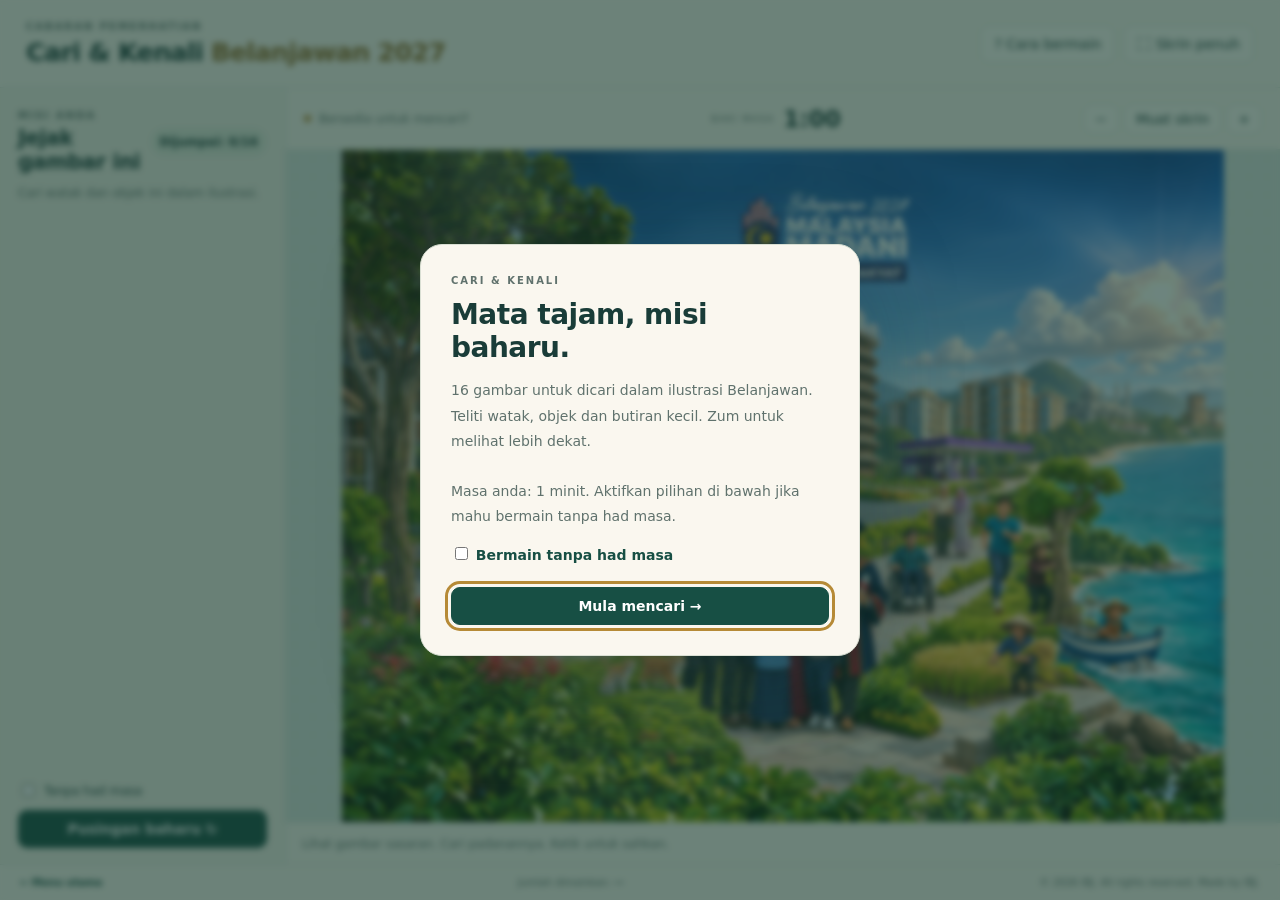
==== commit 747a0098: "Set picture search challenge to 16 targets in 60 seconds" ====
--- a/index.html
+++ b/index.html
@@ -4,11 +4,11 @@
 <meta charset="utf-8">
 <meta name="viewport" content="width=device-width,initial-scale=1,viewport-fit=cover">
 <meta name="theme-color" content="#173f3b">
-<meta name="description" content="Cari lapan watak dan objek dalam ilustrasi Belanjawan 2027. Padankan gambar, zum dan uji ketelitian anda.">
+<meta name="description" content="Cari 16 watak dan objek dalam ilustrasi Belanjawan 2027. Padankan gambar, zum dan uji ketelitian anda.">
 <title>Cari &amp; Kenali Belanjawan 2027</title>
-<link rel="stylesheet" href="visual-game.css?v=20261128-1">
-<script src="visual-targets.js?v=20261128-1" defer></script>
-<script src="visual-game.js?v=20261128-1" defer></script>
+<link rel="stylesheet" href="visual-game.css?v=20261128-2">
+<script src="visual-targets.js?v=20261128-2" defer></script>
+<script src="visual-game.js?v=20261128-2" defer></script>
 </head>
 <body>
 <header class="masthead">
@@ -17,15 +17,15 @@
 </header>
 <div class="play-layout">
   <aside class="target-panel" aria-label="Gambar sasaran">
-    <div class="panel-heading"><div><span class="eyebrow">MISI ANDA</span><h2>Jejak gambar ini</h2></div><strong id="progress" aria-live="polite">Dijumpai: 0/8</strong></div>
+    <div class="panel-heading"><div><span class="eyebrow">MISI ANDA</span><h2>Jejak gambar ini</h2></div><strong id="progress" aria-live="polite">Dijumpai: 0/16</strong></div>
     <p class="instruction">Cari watak dan objek ini dalam ilustrasi.</p>
-    <ol id="targets" aria-label="Lapan gambar untuk dicari"></ol>
+    <ol id="targets" aria-label="16 gambar untuk dicari"></ol>
     <div class="panel-bottom"><label><input type="checkbox" id="untimed"> Tanpa had masa</label><button id="restart" class="primary">Pusingan baharu ↻</button></div>
   </aside>
   <main class="scene-column">
     <div class="scene-toolbar">
       <div class="round-state"><span class="live-dot"></span><span id="round-label">Bersedia untuk mencari?</span></div>
-      <div id="timerDisplay" role="timer" aria-label="Baki masa"><span id="timer-label">BAKI MASA</span><b id="clock">2:00</b></div>
+      <div id="timerDisplay" role="timer" aria-label="Baki masa"><span id="timer-label">BAKI MASA</span><b id="clock">1:00</b></div>
       <nav aria-label="Kawalan paparan"><button id="out" aria-label="Zum keluar">−</button><button id="fit">Muat skrin</button><button id="in" aria-label="Zum masuk">+</button></nav>
     </div>
     <div id="viewport" tabindex="0" aria-label="Ilustrasi carian. Seret untuk bergerak, cubit atau gunakan butang zum. Kekunci anak panah untuk bergerak, tambah dan tolak untuk zum.">
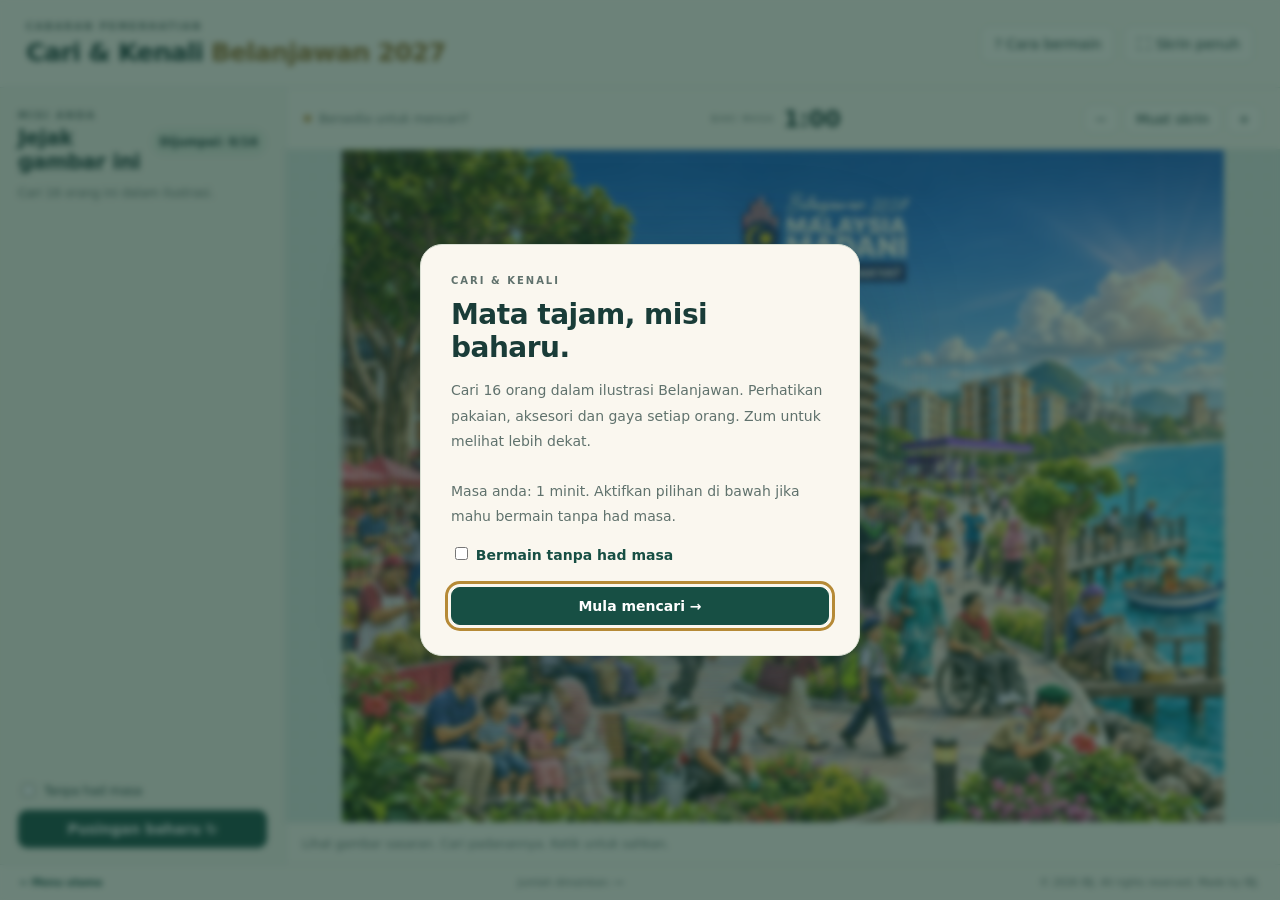
==== commit 61614cd5: "Use the community illustration for the find-the-person challenge" ====
--- a/index.html
+++ b/index.html
@@ -4,11 +4,11 @@
 <meta charset="utf-8">
 <meta name="viewport" content="width=device-width,initial-scale=1,viewport-fit=cover">
 <meta name="theme-color" content="#173f3b">
-<meta name="description" content="Cari 16 watak dan objek dalam ilustrasi Belanjawan 2027. Padankan gambar, zum dan uji ketelitian anda.">
+<meta name="description" content="Cari 16 orang dalam ilustrasi Belanjawan 2027. Padankan gambar, zum dan uji ketelitian anda.">
 <title>Cari &amp; Kenali Belanjawan 2027</title>
-<link rel="stylesheet" href="visual-game.css?v=20261128-2">
-<script src="visual-targets.js?v=20261128-2" defer></script>
-<script src="visual-game.js?v=20261128-2" defer></script>
+<link rel="stylesheet" href="visual-game.css?v=20261128-4">
+<script src="visual-targets.js?v=20261128-4" defer></script>
+<script src="visual-game.js?v=20261128-4" defer></script>
 </head>
 <body>
 <header class="masthead">
@@ -18,8 +18,8 @@
 <div class="play-layout">
   <aside class="target-panel" aria-label="Gambar sasaran">
     <div class="panel-heading"><div><span class="eyebrow">MISI ANDA</span><h2>Jejak gambar ini</h2></div><strong id="progress" aria-live="polite">Dijumpai: 0/16</strong></div>
-    <p class="instruction">Cari watak dan objek ini dalam ilustrasi.</p>
-    <ol id="targets" aria-label="16 gambar untuk dicari"></ol>
+    <p class="instruction">Cari 16 orang ini dalam ilustrasi.</p>
+    <ol id="targets" aria-label="16 gambar orang untuk dicari"></ol>
     <div class="panel-bottom"><label><input type="checkbox" id="untimed"> Tanpa had masa</label><button id="restart" class="primary">Pusingan baharu ↻</button></div>
   </aside>
   <main class="scene-column">
@@ -29,7 +29,7 @@
       <nav aria-label="Kawalan paparan"><button id="out" aria-label="Zum keluar">−</button><button id="fit">Muat skrin</button><button id="in" aria-label="Zum masuk">+</button></nav>
     </div>
     <div id="viewport" tabindex="0" aria-label="Ilustrasi carian. Seret untuk bergerak, cubit atau gunakan butang zum. Kekunci anak panah untuk bergerak, tambah dan tolak untuk zum.">
-      <div id="scene"><img id="artwork" src="illustration.png" width="1437" height="1095" alt="Ilustrasi Belanjawan dengan masyarakat Malaysia, kedai, kenderaan dan aktiviti ekonomi." draggable="false"><svg id="markers" viewBox="0 0 1437 1095" aria-hidden="true"></svg></div>
+      <div id="scene"><img id="artwork" src="community-search.webp" width="1437" height="1094" alt="Ilustrasi Belanjawan dengan masyarakat Malaysia, kedai, kenderaan dan aktiviti ekonomi." draggable="false"><svg id="markers" viewBox="0 0 1437 1094" aria-hidden="true"></svg></div>
     </div>
     <div class="scene-caption"><span id="feedback" role="status" aria-live="polite">Lihat gambar sasaran. Cari padanannya. Ketik untuk sahkan.</span><button id="answers" hidden>Lihat jawapan</button></div>
   </main>
--- a/visual-game.css
+++ b/visual-game.css
@@ -1,6 +1,70 @@
-:root{color-scheme:light;--cream:#faf7ef;--ink:#193c38;--green:#174f44;--gold:#b68a36;--muted:#60726d;--line:#dce3d9}*{box-sizing:border-box}body{margin:0;height:100dvh;min-height:360px;overflow:hidden;background:var(--cream);color:var(--ink);font:14px system-ui,-apple-system,sans-serif;display:grid;grid-template-rows:88px minmax(0,1fr) 36px}button,a,input{-webkit-tap-highlight-color:transparent}button{font:inherit;color:var(--ink);background:#fffdf7;border:1px solid var(--line);border-radius:9px;padding:10px 13px;cursor:pointer;transition:background .15s,border-color .15s}button:hover{background:#eaf0e7;border-color:#9fae9f}button:disabled{cursor:default;opacity:.6}button:focus-visible,a:focus-visible,input:focus-visible,#viewport:focus-visible{outline:3px solid var(--gold);outline-offset:3px}.masthead{display:flex;align-items:center;justify-content:space-between;padding:16px 26px;border-bottom:1px solid var(--line);gap:12px}.eyebrow{display:block;font-size:10px;font-weight:800;letter-spacing:2px;color:var(--muted)}h1{font-size:clamp(18px,2vw,27px);letter-spacing:-.8px;margin:5px 0 0}h1 em{color:#916b27;font-style:normal}.header-actions{display:flex;gap:8px;flex-shrink:0}.play-layout{display:grid;grid-template-columns:286px minmax(0,1fr);min-height:0}.target-panel{padding:22px 18px 16px;border-right:1px solid var(--line);display:flex;flex-direction:column;min-height:0;background:#f2f1e7}.panel-heading{display:flex;align-items:center;justify-content:space-between;gap:8px}h2{margin:5px 0 0;font-size:21px;letter-spacing:-.5px}#progress{font-size:12px;white-space:nowrap;background:#e1eadc;border-radius:20px;padding:7px 9px}.instruction{font-size:12px;color:var(--muted);line-height:1.5;margin:10px 0 14px}#targets{list-style:none;padding:0;margin:0;display:grid;grid-template-columns:repeat(2,minmax(0,1fr));gap:9px;overflow:auto;min-height:0;scrollbar-width:thin}#targets li{min-width:0}.target-card{padding:5px;width:100%;height:112px;position:relative;border:1px solid #d6ded1;border-radius:12px;background:#fffdf7;display:flex;flex-direction:column;align-items:center;justify-content:center;gap:4px}.target-card.selected{border:2px solid #a37a2c;background:#fff7dc;padding:4px}.target-card canvas{display:block;width:100%;height:81px;object-fit:contain;pointer-events:none}.target-card .card-number{font-size:10px;font-weight:800;letter-spacing:1.4px;color:var(--muted)}.target-card.found{background:#e2eddd;border-color:#9ab994}.target-card.found canvas{opacity:.5}.target-card .check{position:absolute;top:5px;right:5px;width:24px;height:24px;border-radius:50%;background:var(--green);color:white;font-size:15px;display:grid;place-items:center}.panel-bottom{padding-top:14px;margin-top:auto;display:grid;gap:10px}.panel-bottom label{font-size:12px;display:flex;gap:6px;align-items:center}.primary{background:var(--green);color:white;border-color:var(--green);font-weight:700}.primary:hover{background:#24695a;color:white}.scene-column{min-width:0;min-height:0;display:grid;grid-template-rows:62px minmax(0,1fr) 42px}.scene-toolbar{display:flex;align-items:center;justify-content:space-between;gap:10px;padding:10px 18px;border-bottom:1px solid var(--line)}.round-state{display:flex;align-items:center;gap:8px;font-size:12px;color:var(--muted)}.live-dot{height:7px;width:7px;border-radius:50%;background:var(--gold);flex-shrink:0}#timerDisplay{display:flex;align-items:center;gap:9px;white-space:nowrap}#timer-label{font-size:9px;letter-spacing:1.5px;color:var(--muted)}#clock{font-size:23px;font-variant-numeric:tabular-nums}#timerDisplay.urgent #clock{color:#a43029}nav{display:flex;gap:5px}nav button{padding:6px 11px}#viewport{position:relative;overflow:hidden;touch-action:none;cursor:grab;background:#dce6df;background-image:radial-gradient(#c5d4ca 1px,transparent 1px);background-size:18px 18px;user-select:none;-webkit-user-select:none}#viewport:active{cursor:grabbing}#scene{position:absolute;transform-origin:0 0;width:1437px;height:1095px;will-change:transform}#artwork{display:block;width:1437px;height:1095px;pointer-events:none}#markers{position:absolute;inset:0;width:100%;height:100%;pointer-events:none;overflow:visible}.found-outline{fill:#1b8c6126;stroke:#fff;stroke-width:3;paint-order:stroke;filter:drop-shadow(0 0 2px #125d45);vector-effect:non-scaling-stroke}.answer-outline{fill:#ffc84a40;stroke:#9a4715;stroke-width:3;stroke-dasharray:7 4;vector-effect:non-scaling-stroke}.marker-label{font:bold 19px system-ui;fill:white;paint-order:stroke;stroke:#174f44;stroke-width:5;stroke-linejoin:round}.scene-caption{padding:7px 16px;display:flex;align-items:center;justify-content:space-between;gap:10px;border-top:1px solid var(--line);font-size:12px;color:var(--muted)}#feedback{overflow:hidden;text-overflow:ellipsis;white-space:nowrap}#answers{padding:3px 8px;font-size:11px;white-space:nowrap}footer{display:flex;align-items:center;gap:18px;justify-content:space-between;padding:0 20px;font-size:10px;color:var(--muted);border-top:1px solid var(--line)}footer a{color:var(--green);text-decoration:none;font-weight:700}dialog{width:min(440px,calc(100vw - 32px));padding:30px;border:1px solid #d9dfd3;border-radius:22px;color:var(--ink);background:var(--cream);box-shadow:0 24px 100px #092d3d44}dialog::backdrop{background:#12382f9c;backdrop-filter:blur(3px)}dialog h2{font-size:28px;margin:12px 0}dialog p{line-height:1.8;font-size:14px;color:var(--muted);white-space:pre-line}.dialog-actions{display:flex;gap:10px;margin-top:24px}.dialog-actions .primary{flex:1}#summary{font-size:14px;font-weight:700;color:var(--green)}[hidden]{display:none!important}
-@media(min-width:801px) and (max-height:740px){.target-panel{padding-top:14px}.target-card{height:92px}.target-card canvas{height:62px}.panel-bottom{padding-top:9px}.instruction{margin:7px 0 9px}#targets{gap:6px}}
-@media(max-width:800px){body{grid-template-rows:69px minmax(0,1fr) 29px}.masthead{padding:10px 14px}.masthead .eyebrow{font-size:8px;letter-spacing:1.4px}h1{font-size:18px;letter-spacing:-.6px}.header-actions{gap:5px}.header-actions button{padding:7px 10px;font-size:17px}.header-actions span{display:none}.play-layout{display:flex;flex-direction:column}.target-panel{padding:10px 12px 8px;border-right:0;border-bottom:1px solid var(--line);flex-shrink:0;display:grid;grid-template-columns:1fr auto;gap:4px 8px}.panel-heading{grid-column:1/-1}h2{font-size:15px;margin:0}.panel-heading .eyebrow{display:none}#progress{font-size:11px;padding:4px 8px}.instruction{grid-column:1/-1;margin:0;font-size:11px}#targets{grid-column:1/-1;display:flex;overflow-x:auto;overflow-y:hidden;gap:7px;padding:3px 1px 5px;scroll-snap-type:x proximity}#targets li{flex:0 0 83px;scroll-snap-align:start}.target-card{height:88px;border-radius:9px}.target-card canvas{height:61px}.target-card .card-number{font-size:9px}.panel-bottom{grid-column:1/-1;display:flex;justify-content:space-between;align-items:center;padding:0;margin:0}.panel-bottom label{font-size:10px}.panel-bottom button{font-size:10px;padding:5px 9px}.scene-column{flex:1;grid-template-rows:43px minmax(0,1fr) 33px}.scene-toolbar{padding:5px 10px;gap:8px}.round-state{font-size:10px}.live-dot{display:none}#timerDisplay{gap:5px}#clock{font-size:19px}#timer-label{display:none}nav{gap:3px}nav button{padding:5px 9px;font-size:12px}.scene-caption{font-size:10px;padding:5px 10px}footer{font-size:9px;padding:0 12px}.copyright{display:none}}
-@media(max-width:380px){h1{font-size:15px}.masthead{padding:10px}.header-actions button{padding:6px 8px}.round-state{max-width:86px;line-height:1.2}#targets li{flex-basis:76px}}
-@media(max-width:800px) and (max-height:520px){body{grid-template-rows:52px minmax(0,1fr) 24px}.play-layout{display:grid;grid-template-columns:190px minmax(0,1fr)}.target-panel{display:flex;overflow:auto;padding:10px;border-right:1px solid var(--line)}.panel-heading{display:block}#progress{display:block;margin-top:6px;width:max-content}#targets{display:grid;grid-template-columns:1fr 1fr;overflow:visible;flex-shrink:0;gap:5px}.target-card{height:72px}.target-card canvas{height:47px}.panel-bottom{display:grid}.scene-column{min-height:0}.round-state{display:none}h1{font-size:15px}.masthead .eyebrow{display:none}}
+:root{color-scheme:light;--cream:#faf7ef;--ink:#193c38;--green:#174f44;--gold:#b68a36;--muted:#60726d;--line:#dce3d9}*{box-sizing:border-box}body{margin:0;height:100dvh;min-height:360px;overflow:hidden;background:var(--cream);color:var(--ink);font:14px system-ui,-apple-system,sans-serif;display:grid;grid-template-rows:88px minmax(0,1fr) 36px}button,a,input{-webkit-tap-highlight-color:transparent}button{font:inherit;color:var(--ink);background:#fffdf7;border:1px solid var(--line);border-radius:9px;padding:10px 13px;cursor:pointer;transition:background .15s,border-color .15s}button:hover{background:#eaf0e7;border-color:#9fae9f}button:disabled{cursor:default;opacity:.6}button:focus-visible,a:focus-visible,input:focus-visible,#viewport:focus-visible{outline:3px solid var(--gold);outline-offset:3px}.masthead{display:flex;align-items:center;justify-content:space-between;padding:16px 26px;border-bottom:1px solid var(--line);gap:12px}.eyebrow{display:block;font-size:10px;font-weight:800;letter-spacing:2px;color:var(--muted)}h1{font-size:clamp(18px,2vw,27px);letter-spacing:-.8px;margin:5px 0 0}h1 em{color:#916b27;font-style:normal}.header-actions{display:flex;gap:8px;flex-shrink:0}.play-layout{display:grid;grid-template-columns:286px minmax(0,1fr);min-height:0}.target-panel{padding:22px 18px 16px;border-right:1px solid var(--line);display:flex;flex-direction:column;min-height:0;background:#f2f1e7}.panel-heading{display:flex;align-items:center;justify-content:space-between;gap:8px}h2{margin:5px 0 0;font-size:21px;letter-spacing:-.5px}#progress{font-size:12px;white-space:nowrap;background:#e1eadc;border-radius:20px;padding:7px 9px}.instruction{font-size:12px;color:var(--muted);line-height:1.5;margin:10px 0 14px}.target-card.selected{border:2px solid #a37a2c;background:#fff7dc;padding:4px}.target-card .card-number{font-size:10px;font-weight:800;letter-spacing:1.4px;color:var(--muted)}.target-card.found{background:#e2eddd;border-color:#9ab994}.target-card.found canvas{opacity:.5}.target-card .check{position:absolute;top:5px;right:5px;width:24px;height:24px;border-radius:50%;background:var(--green);color:white;font-size:15px;display:grid;place-items:center}.panel-bottom{padding-top:14px;margin-top:auto;display:grid;gap:10px}.panel-bottom label{font-size:12px;display:flex;gap:6px;align-items:center}.primary{background:var(--green);color:white;border-color:var(--green);font-weight:700}.primary:hover{background:#24695a;color:white}.scene-column{min-width:0;min-height:0;display:grid;grid-template-rows:62px minmax(0,1fr) 42px}.scene-toolbar{display:flex;align-items:center;justify-content:space-between;gap:10px;padding:10px 18px;border-bottom:1px solid var(--line)}.round-state{display:flex;align-items:center;gap:8px;font-size:12px;color:var(--muted)}.live-dot{height:7px;width:7px;border-radius:50%;background:var(--gold);flex-shrink:0}#timerDisplay{display:flex;align-items:center;gap:9px;white-space:nowrap}#timer-label{font-size:9px;letter-spacing:1.5px;color:var(--muted)}#clock{font-size:23px;font-variant-numeric:tabular-nums}#timerDisplay.urgent #clock{color:#a43029}nav{display:flex;gap:5px}nav button{padding:6px 11px}#viewport{position:relative;overflow:hidden;touch-action:none;cursor:grab;background:#dce6df;background-image:radial-gradient(#c5d4ca 1px,transparent 1px);background-size:18px 18px;user-select:none;-webkit-user-select:none}#viewport:active{cursor:grabbing}#scene{position:absolute;transform-origin:0 0;width:1437px;height:1094px;will-change:transform}#artwork{display:block;width:1437px;height:1094px;pointer-events:none}#markers{position:absolute;inset:0;width:100%;height:100%;pointer-events:none;overflow:visible}.found-outline{fill:#1b8c6126;stroke:#fff;stroke-width:3;paint-order:stroke;filter:drop-shadow(0 0 2px #125d45);vector-effect:non-scaling-stroke}.answer-outline{fill:#ffc84a40;stroke:#9a4715;stroke-width:3;stroke-dasharray:7 4;vector-effect:non-scaling-stroke}.marker-label{font:bold 19px system-ui;fill:white;paint-order:stroke;stroke:#174f44;stroke-width:5;stroke-linejoin:round}.scene-caption{padding:7px 16px;display:flex;align-items:center;justify-content:space-between;gap:10px;border-top:1px solid var(--line);font-size:12px;color:var(--muted)}#feedback{overflow:hidden;text-overflow:ellipsis;white-space:nowrap}#answers{padding:3px 8px;font-size:11px;white-space:nowrap}footer{display:flex;align-items:center;gap:18px;justify-content:space-between;padding:0 20px;font-size:10px;color:var(--muted);border-top:1px solid var(--line)}footer a{color:var(--green);text-decoration:none;font-weight:700}dialog{width:min(440px,calc(100vw - 32px));padding:30px;border:1px solid #d9dfd3;border-radius:22px;color:var(--ink);background:var(--cream);box-shadow:0 24px 100px #092d3d44}dialog::backdrop{background:#12382f9c;backdrop-filter:blur(3px)}dialog h2{font-size:28px;margin:12px 0}dialog p{line-height:1.8;font-size:14px;color:var(--muted);white-space:pre-line}.dialog-actions{display:flex;gap:10px;margin-top:24px}.dialog-actions .primary{flex:1}#summary{font-size:14px;font-weight:700;color:var(--green)}[hidden]{display:none!important}
+@media(min-width:801px) and (max-height:740px){.target-panel{padding-top:14px}.panel-bottom{padding-top:9px}.instruction{margin:7px 0 9px}}
+@media(max-width:800px){body{grid-template-rows:69px minmax(0,1fr) 29px}.masthead{padding:10px 14px}.masthead .eyebrow{font-size:8px;letter-spacing:1.4px}h1{font-size:18px;letter-spacing:-.6px}.header-actions{gap:5px}.header-actions button{padding:7px 10px;font-size:17px}.header-actions span{display:none}.play-layout{display:flex;flex-direction:column}.target-panel{padding:10px 12px 8px;border-right:0;border-bottom:1px solid var(--line);flex-shrink:0;display:grid;grid-template-columns:1fr auto;gap:4px 8px}.panel-heading{grid-column:1/-1}h2{font-size:15px;margin:0}.panel-heading .eyebrow{display:none}#progress{font-size:11px;padding:4px 8px}.instruction{grid-column:1/-1;margin:0;font-size:11px}.target-card .card-number{font-size:9px}.panel-bottom{grid-column:1/-1;display:flex;justify-content:space-between;align-items:center;padding:0;margin:0}.panel-bottom label{font-size:10px}.panel-bottom button{font-size:10px;padding:5px 9px}.scene-column{flex:1;grid-template-rows:43px minmax(0,1fr) 33px}.scene-toolbar{padding:5px 10px;gap:8px}.round-state{font-size:10px}.live-dot{display:none}#timerDisplay{gap:5px}#clock{font-size:19px}#timer-label{display:none}nav{gap:3px}nav button{padding:5px 9px;font-size:12px}.scene-caption{font-size:10px;padding:5px 10px}footer{font-size:9px;padding:0 12px}.copyright{display:none}}
+@media(max-width:380px){h1{font-size:15px}.masthead{padding:10px}.header-actions button{padding:6px 8px}.round-state{max-width:86px;line-height:1.2}}
+@media(max-width:800px) and (max-height:520px) and (orientation:landscape){body{grid-template-rows:52px minmax(0,1fr) 24px}.play-layout{display:grid;grid-template-columns:190px minmax(0,1fr)}.target-panel{display:flex;padding:8px;border-right:1px solid var(--line)}.panel-heading{display:block}#progress{display:block;margin-top:6px;width:max-content}.panel-bottom{display:grid}.scene-column{min-height:0}.round-state{display:none}h1{font-size:15px}.masthead .eyebrow{display:none}}
 @media(prefers-reduced-motion:reduce){*{transition:none!important;scroll-behavior:auto!important}}
+
+#targets {
+  display: grid;
+  grid-template-columns: repeat(4, minmax(0, 1fr));
+  grid-template-rows: repeat(4, minmax(0, 1fr));
+  gap: 5px;
+  flex: 1;
+  min-height: 0;
+  list-style: none;
+  margin: 0;
+  padding: 3px;
+}
+
+#targets li { min-width: 0; min-height: 0; }
+
+.target-card {
+  display: grid;
+  grid-template-rows: minmax(0, 1fr) auto;
+  place-items: center;
+  gap: 2px;
+  position: relative;
+  width: 100%;
+  height: 100%;
+  padding: 5px;
+  border: 1px solid #d6ded1;
+  border-radius: 9px;
+  background: #fffdf7;
+}
+
+.target-card canvas {
+  display: block;
+  width: 100%;
+  height: 100%;
+  min-height: 0;
+  object-fit: contain;
+  pointer-events: none;
+}
+
+.target-card .card-number { letter-spacing: 0; line-height: 1; white-space: nowrap; }
+
+@media (max-width: 800px) {
+  #targets { grid-column: 1 / -1; height: clamp(146px, 31dvh, 228px); }
+  .target-card, .target-card.selected { padding: 2px; }
+  .target-card .check { width: 17px; height: 17px; top: 2px; right: 2px; font-size: 11px; }
+}
+
+@media (orientation: landscape) and (max-height: 520px) {
+  body { min-height: 0; grid-template-rows: 52px minmax(0, 1fr) 24px; }
+  .masthead { padding: 6px 12px; }
+  .play-layout { display: grid; grid-template-columns: clamp(190px, 32vw, 286px) minmax(0, 1fr); }
+  .target-panel { display: flex; gap: 3px; padding: 6px; border-right: 1px solid var(--line); }
+  .panel-heading { display: flex; }
+  .panel-heading h2 { font-size: 14px; margin: 0; }
+  .panel-heading .eyebrow, .instruction { display: none; }
+  #progress { margin: 0; font-size: 10px; padding: 4px 6px; }
+  #targets { height: auto; gap: 3px; }
+  .target-card, .target-card.selected { padding: 2px; }
+  .target-card .card-number { font-size: 8px; }
+  .target-card .check { width: 15px; height: 15px; top: 1px; right: 1px; font-size: 10px; }
+  .panel-bottom { display: flex; justify-content: space-between; align-items: center; gap: 4px; padding: 0; }
+  .panel-bottom label, .panel-bottom button { font-size: 10px; }
+  .panel-bottom button { padding: 4px 6px; }
+  .scene-column { grid-template-rows: 43px minmax(0, 1fr) 33px; }
+}
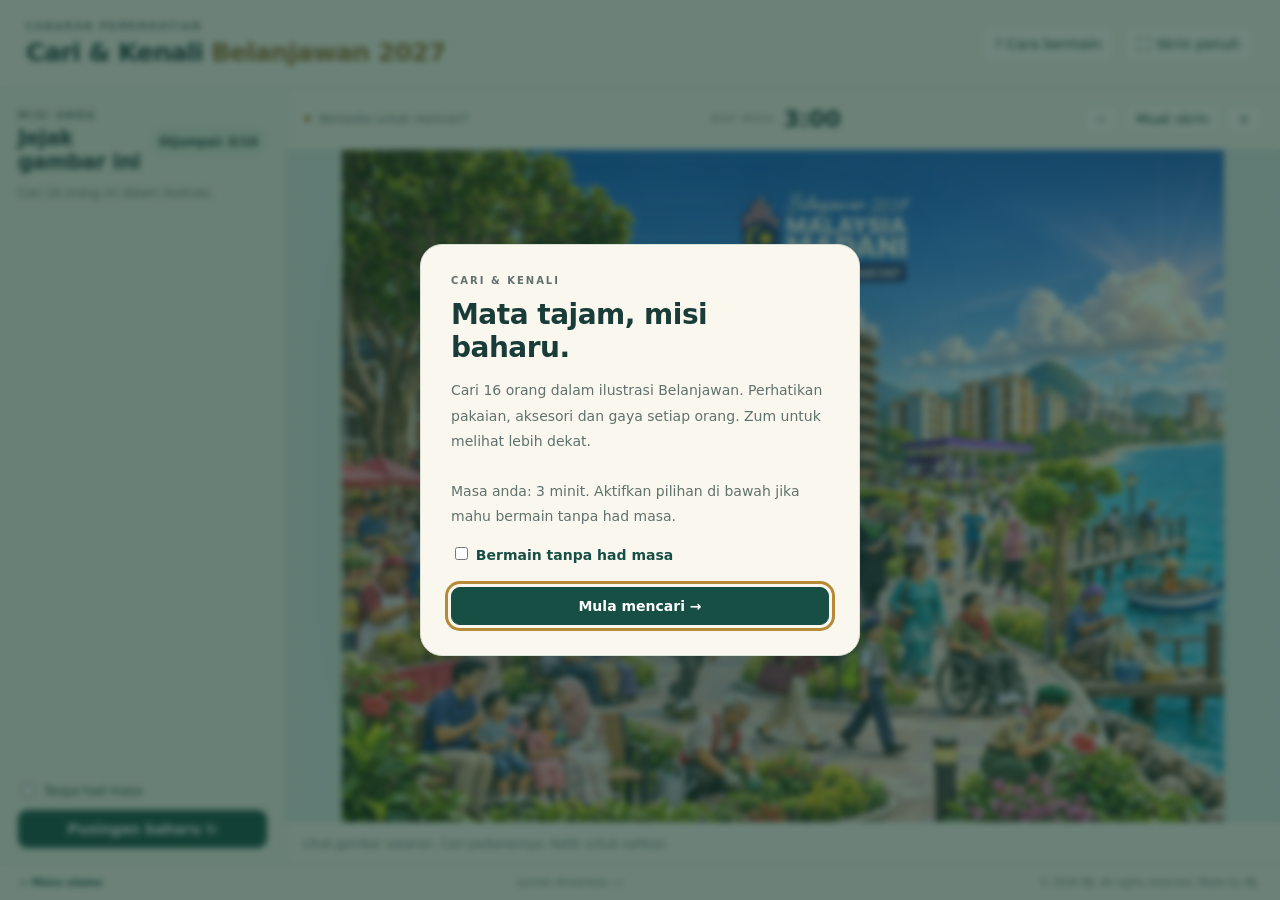
==== commit 674682e6: "Give players three minutes to find all 16 people" ====
--- a/index.html
+++ b/index.html
@@ -8,7 +8,7 @@
 <title>Cari &amp; Kenali Belanjawan 2027</title>
 <link rel="stylesheet" href="visual-game.css?v=20261128-4">
 <script src="visual-targets.js?v=20261128-4" defer></script>
-<script src="visual-game.js?v=20261128-4" defer></script>
+<script src="visual-game.js?v=20261128-5" defer></script>
 </head>
 <body>
 <header class="masthead">
@@ -25,7 +25,7 @@
   <main class="scene-column">
     <div class="scene-toolbar">
       <div class="round-state"><span class="live-dot"></span><span id="round-label">Bersedia untuk mencari?</span></div>
-      <div id="timerDisplay" role="timer" aria-label="Baki masa"><span id="timer-label">BAKI MASA</span><b id="clock">1:00</b></div>
+      <div id="timerDisplay" role="timer" aria-label="Baki masa"><span id="timer-label">BAKI MASA</span><b id="clock">3:00</b></div>
       <nav aria-label="Kawalan paparan"><button id="out" aria-label="Zum keluar">−</button><button id="fit">Muat skrin</button><button id="in" aria-label="Zum masuk">+</button></nav>
     </div>
     <div id="viewport" tabindex="0" aria-label="Ilustrasi carian. Seret untuk bergerak, cubit atau gunakan butang zum. Kekunci anak panah untuk bergerak, tambah dan tolak untuk zum.">
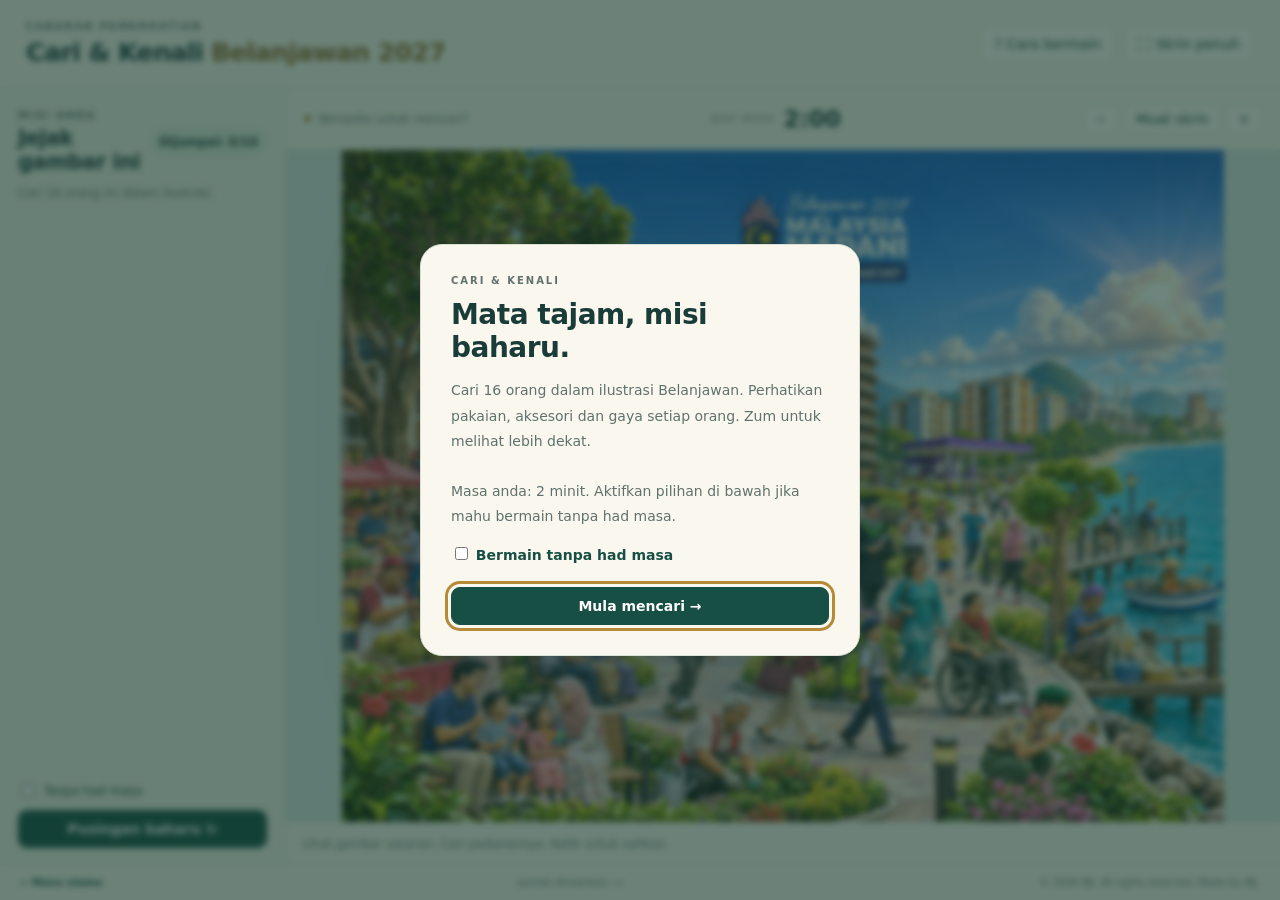
==== commit 2c0c8c0e: "Set the find-the-person timer to two minutes" ====
--- a/index.html
+++ b/index.html
@@ -8,7 +8,7 @@
 <title>Cari &amp; Kenali Belanjawan 2027</title>
 <link rel="stylesheet" href="visual-game.css?v=20261128-4">
 <script src="visual-targets.js?v=20261128-4" defer></script>
-<script src="visual-game.js?v=20261128-5" defer></script>
+<script src="visual-game.js?v=20261128-6" defer></script>
 </head>
 <body>
 <header class="masthead">
@@ -25,7 +25,7 @@
   <main class="scene-column">
     <div class="scene-toolbar">
       <div class="round-state"><span class="live-dot"></span><span id="round-label">Bersedia untuk mencari?</span></div>
-      <div id="timerDisplay" role="timer" aria-label="Baki masa"><span id="timer-label">BAKI MASA</span><b id="clock">3:00</b></div>
+      <div id="timerDisplay" role="timer" aria-label="Baki masa"><span id="timer-label">BAKI MASA</span><b id="clock">2:00</b></div>
       <nav aria-label="Kawalan paparan"><button id="out" aria-label="Zum keluar">−</button><button id="fit">Muat skrin</button><button id="in" aria-label="Zum masuk">+</button></nav>
     </div>
     <div id="viewport" tabindex="0" aria-label="Ilustrasi carian. Seret untuk bergerak, cubit atau gunakan butang zum. Kekunci anak panah untuk bergerak, tambah dan tolak untuk zum.">
